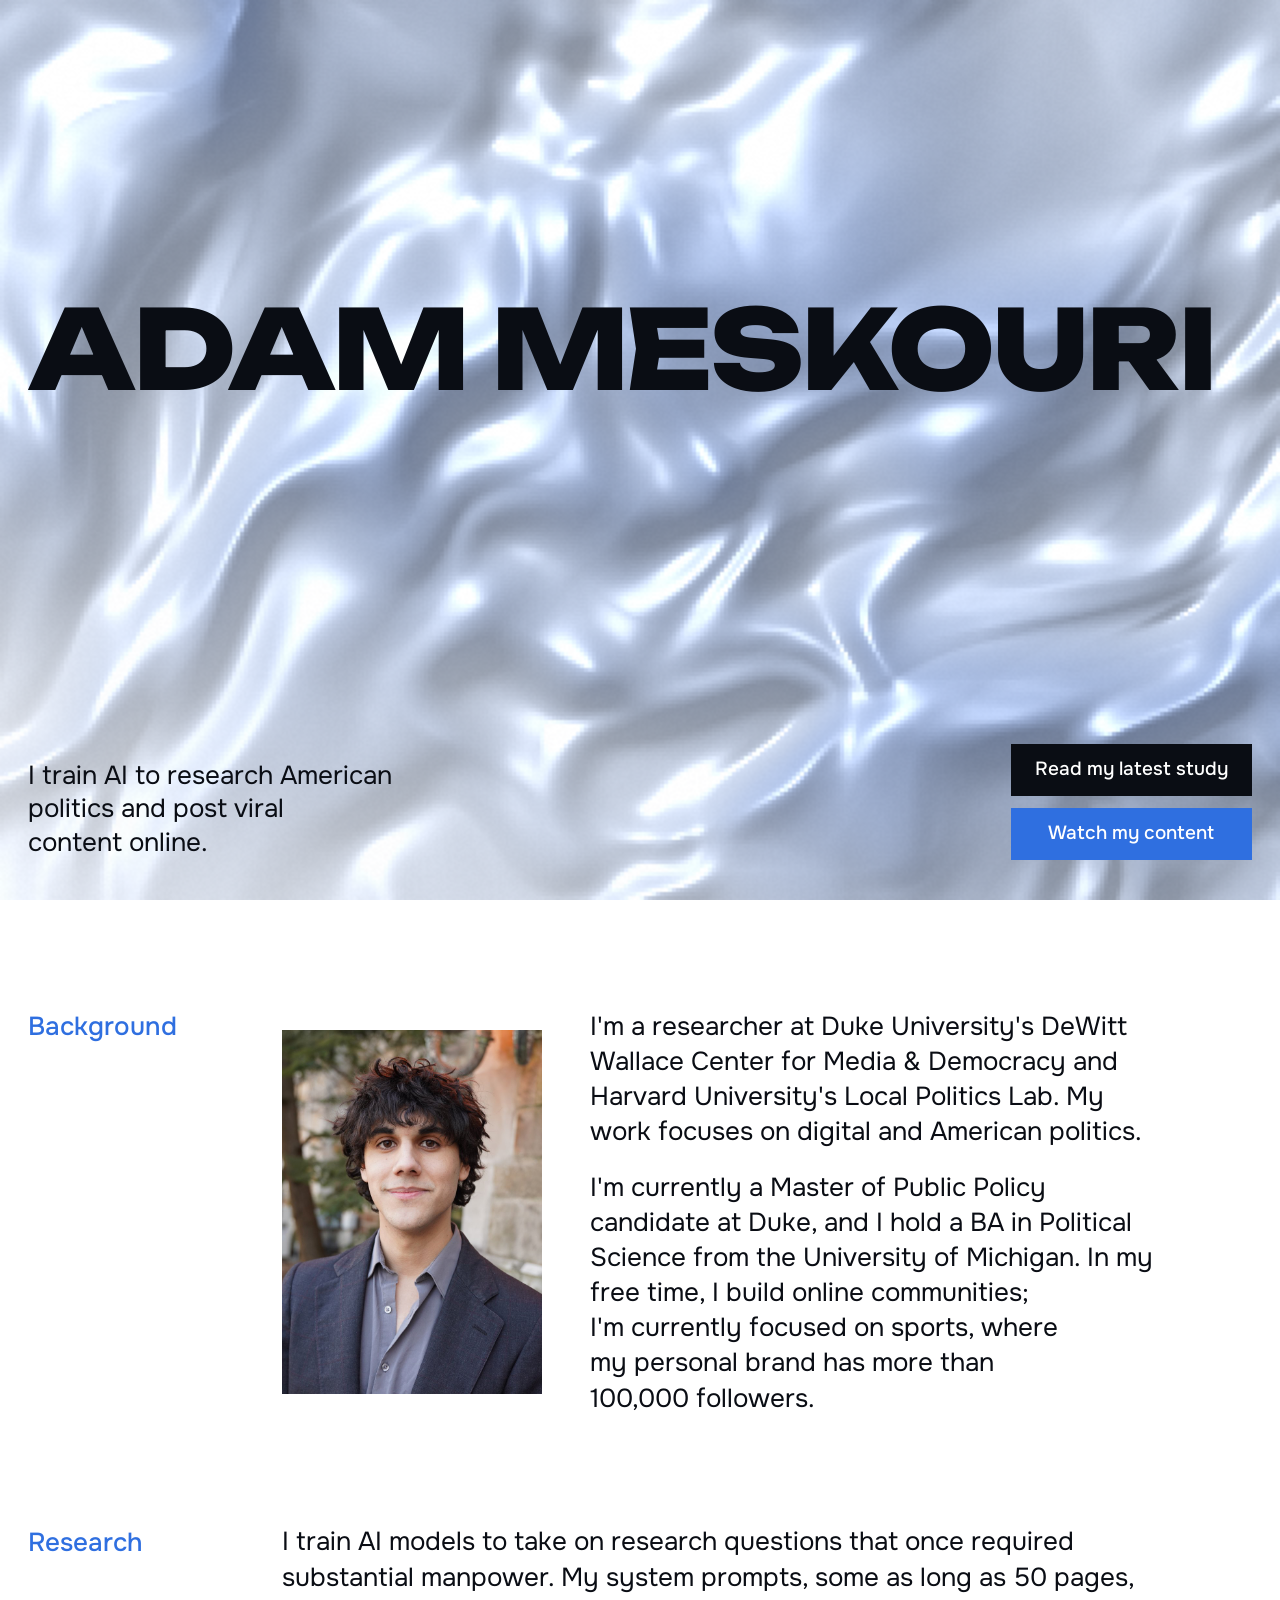
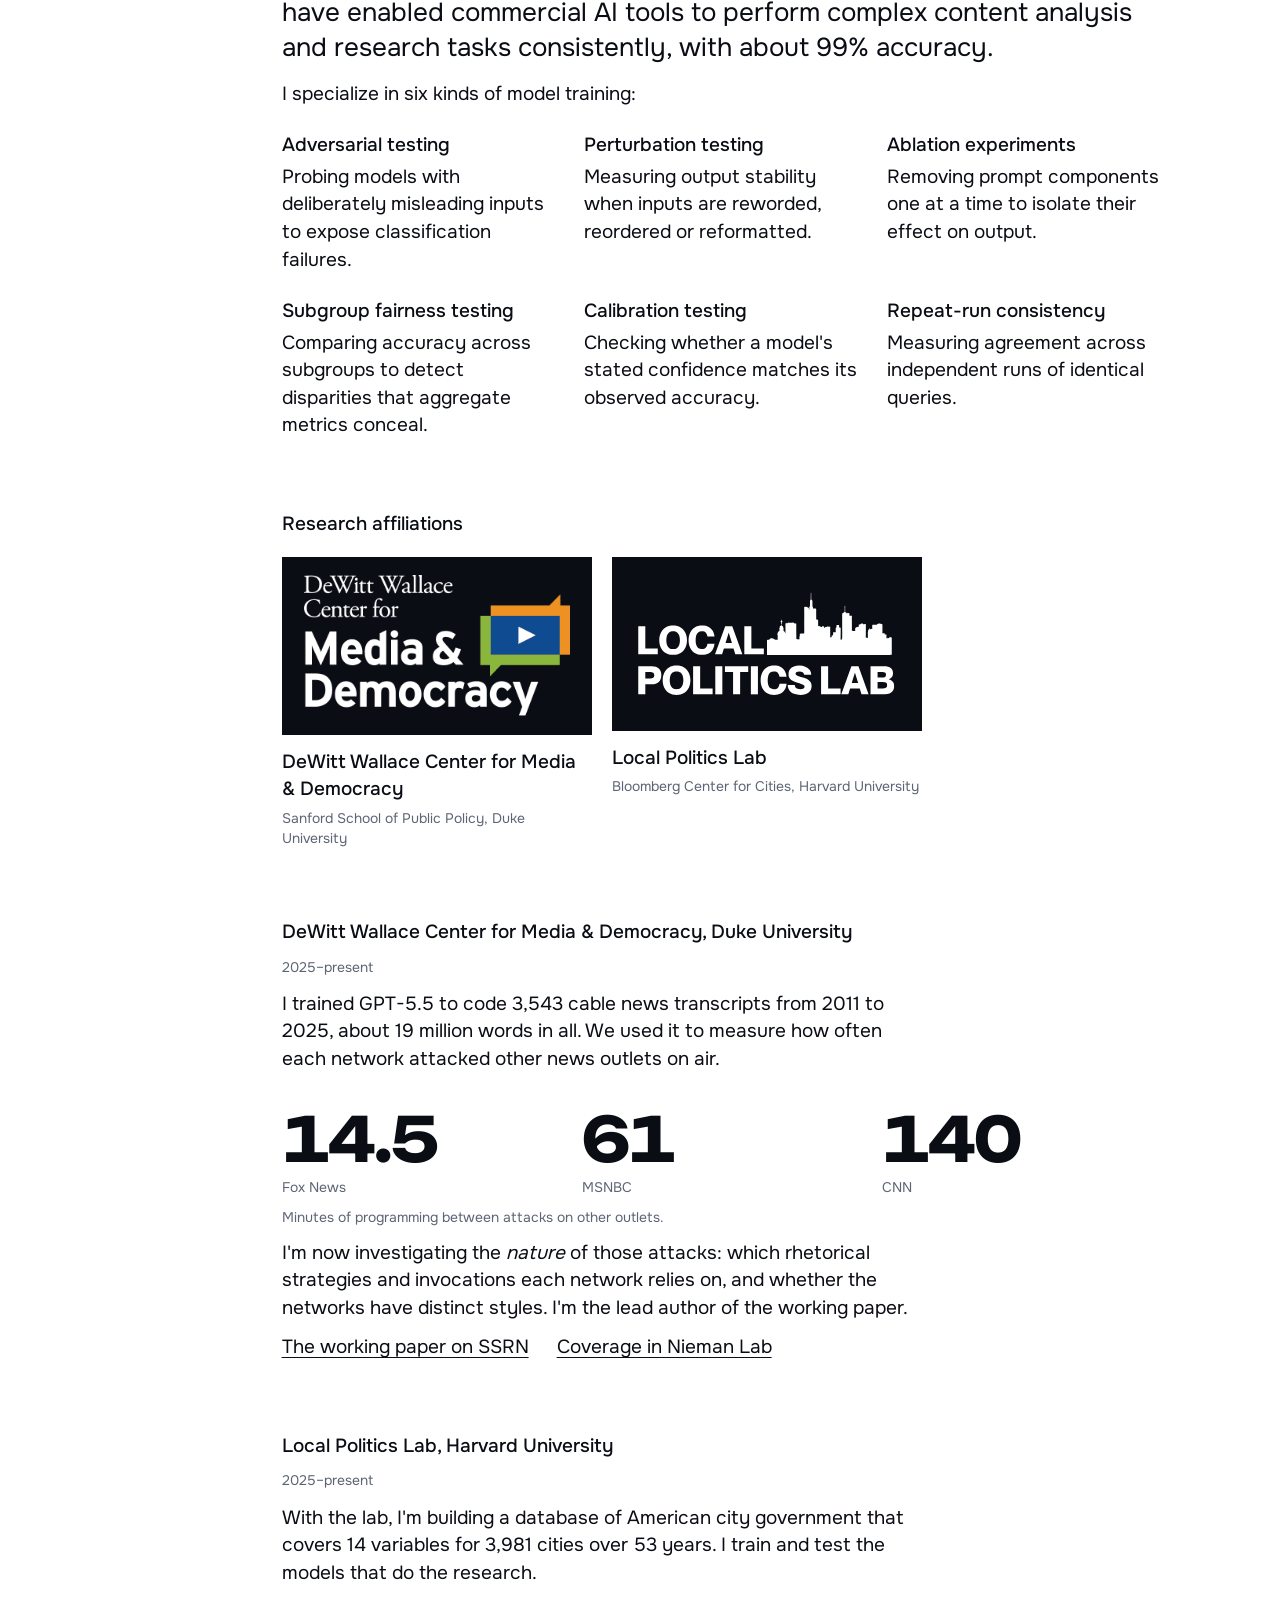
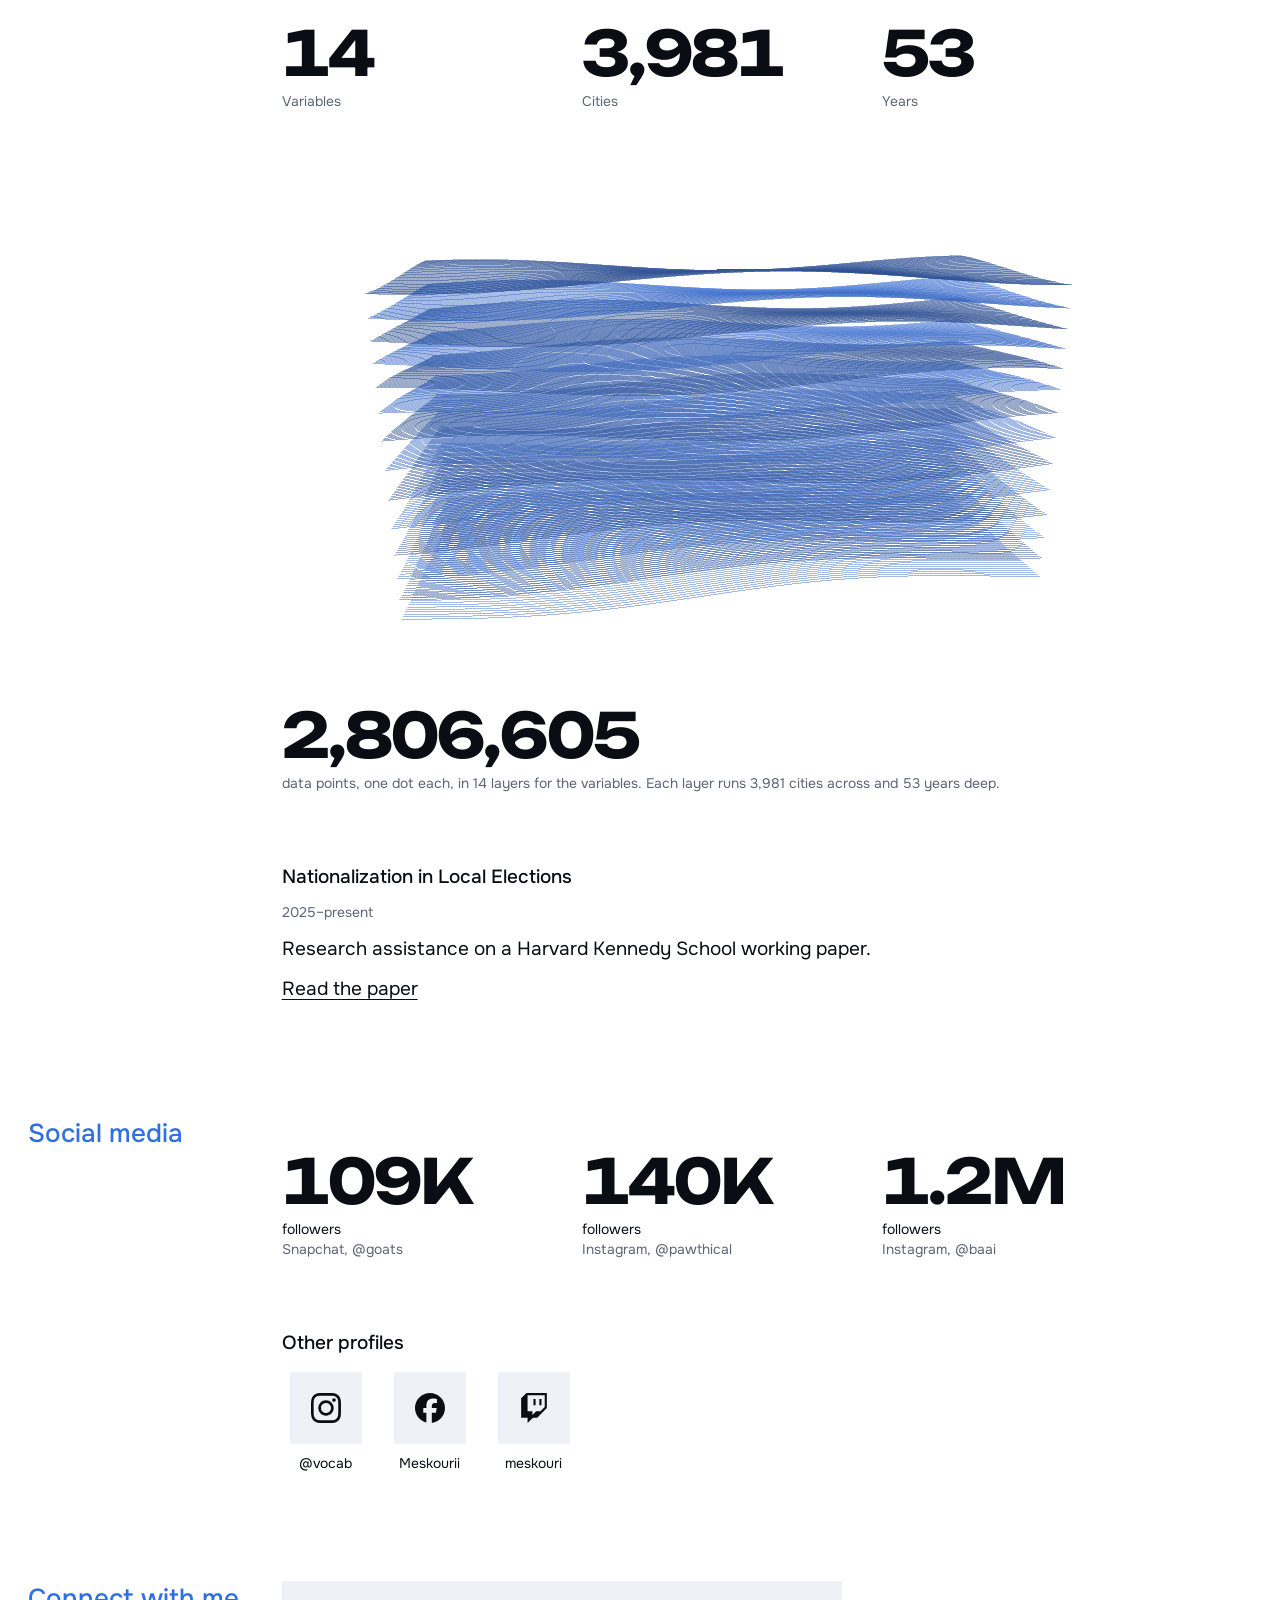
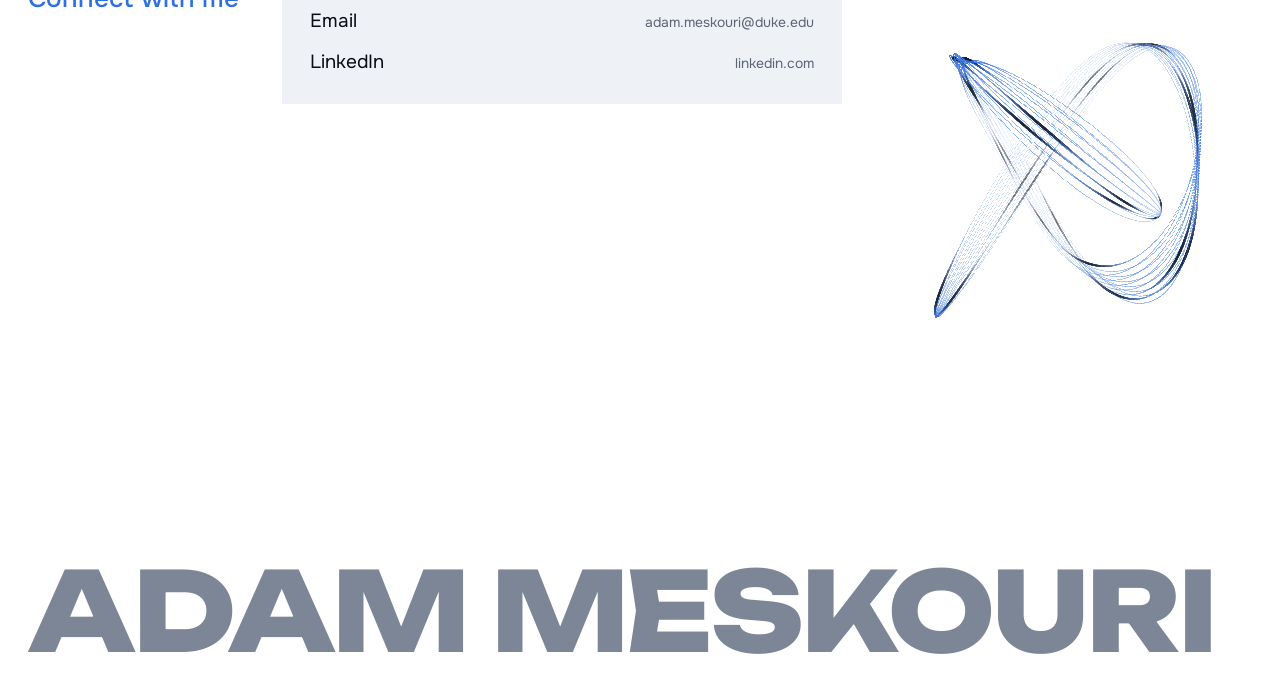
==== index.html @ d2318de1 "Split Background into two paragraphs Research posts and focus first; degrees and the online communit" ====
<!doctype html>
<html lang="en">
<head>
  <meta charset="utf-8">
  <meta name="viewport" content="width=device-width, initial-scale=1">
  <title>Adam Meskouri</title>
  <meta name="description" content="Adam Meskouri researches American politics with AI at Duke and Harvard and runs a Snapchat sports account with more than 100,000 followers.">
  <meta property="og:title" content="Adam Meskouri">
  <meta property="og:description" content="Politics research with AI at Duke and Harvard. Sports on Snapchat, 100K+ followers.">
  <meta property="og:type" content="website">
  <meta name="theme-color" content="#ffffff">
  <script>document.documentElement.classList.add('js')</script>
  <link rel="preconnect" href="https://fonts.googleapis.com">
  <link rel="preconnect" href="https://fonts.gstatic.com" crossorigin>
  <link href="https://fonts.googleapis.com/css2?family=Unbounded:wght@700;800&family=Onest:wght@400;500&display=swap" rel="stylesheet">
  <link rel="stylesheet" href="styles.css?v=20261028t">
</head>
<body>
  <main>
    <header class="hero">
      <canvas class="hero-flow" id="flow" aria-hidden="true"></canvas>
      <h1 class="display lines name">
        <span class="line"><span data-line style="--i:0">Adam Meskouri</span></span>
      </h1>
      <div class="hero-foot">
        <p class="hero-text" data-rise style="--i:2">I train AI to research American politics and post viral content online.</p>
        <div class="actions" data-rise style="--i:3">
          <a class="button" href="https://papers.ssrn.com/sol3/cf_dev/AbsByAuth.cfm?per_id=13324008">Read my latest study</a>
          <a class="button button-ink" href="https://www.snapchat.com/@goats">Watch my content</a>
        </div>
      </div>
    </header>

    <section class="section cv about" aria-labelledby="about-title">
      <h2 class="cv-label" id="about-title">Background</h2>
      <div class="cv-body about-body">
        <img class="portrait" src="assets/headshot.jpg?v=3" width="800" height="1120" alt="Adam Meskouri in a dark blazer and grey shirt, outdoors beside a stone wall" decoding="async" fetchpriority="high">
        <div class="lead about-text" data-reveal>
          <p>I'm a researcher at Duke University's DeWitt Wallace Center for Media &amp; Democracy and Harvard University's Local Politics Lab. My work focuses on digital and American politics.</p>
          <p>I'm currently a Master of Public Policy candidate at Duke, and I hold a BA in Political Science from the University of Michigan. In my free time, I build online communities; I'm currently focused on sports, where my personal brand has more than 100,000 followers.</p>
        </div>
      </div>
    </section>


    <section class="section pro" id="work" aria-label="Work">

      <div class="cv" role="group" aria-labelledby="research-title">
        <h2 class="cv-label" id="research-title" data-reveal>Research</h2>
        <div class="cv-body">
          <div class="entry entry-intro" data-reveal>
            <p class="lead">I train AI models to take on research questions that once required substantial manpower. My system prompts, some as long as 50 pages, have enabled commercial AI tools to perform complex content analysis and research tasks consistently, with about 99% accuracy.</p>
            <p>I specialize in six kinds of model training:</p>
            <ul class="tests stagger">
              <li><span class="test-name">Adversarial testing</span><span class="test-note">Probing models with deliberately misleading inputs to expose classification failures.</span></li>
              <li><span class="test-name">Perturbation testing</span><span class="test-note">Measuring output stability when inputs are reworded, reordered or reformatted.</span></li>
              <li><span class="test-name">Ablation experiments</span><span class="test-note">Removing prompt components one at a time to isolate their effect on output.</span></li>
              <li><span class="test-name">Subgroup fairness testing</span><span class="test-note">Comparing accuracy across subgroups to detect disparities that aggregate metrics conceal.</span></li>
              <li><span class="test-name">Calibration testing</span><span class="test-note">Checking whether a model's stated confidence matches its observed accuracy.</span></li>
              <li><span class="test-name">Repeat-run consistency</span><span class="test-note">Measuring agreement across independent runs of identical queries.</span></li>
            </ul>
          </div>

          <div class="entry" data-reveal>
            <h3 class="entry-title">Research affiliations</h3>
            <ul class="affil-list stagger">
              <li>
                <a class="affil-item" href="https://dewitt.sanford.duke.edu/">
                  <span class="affil-logo"><img src="assets/logos/dewitt-center.png" width="339" height="181" alt="DeWitt Wallace Center for Media &amp; Democracy"></span>
                  <span class="affil-name">DeWitt Wallace Center for Media &amp; Democracy</span>
                  <span class="affil-note">Sanford School of Public Policy, Duke University</span>
                </a>
              </li>
              <li>
                <a class="affil-item" href="https://cities.harvard.edu/initiatives/local-politics-lab">
                  <span class="affil-logo"><img src="assets/logos/local-politics-lab.svg" width="290" height="124" alt="Local Politics Lab"></span>
                  <span class="affil-name">Local Politics Lab</span>
                  <span class="affil-note">Bloomberg Center for Cities, Harvard University</span>
                </a>
              </li>
            </ul>
          </div>

          <article class="entry" data-reveal>
            <h3 class="entry-title">DeWitt Wallace Center for Media &amp; Democracy, Duke University</h3>
            <p class="entry-meta">2025–present</p>
            <p>I trained GPT-5.5 to code 3,543 cable news transcripts from 2011 to 2025, about 19 million words in all. We used it to measure how often each network attacked other news outlets on air.</p>
            <dl class="figs">
              <div><dt>Fox News</dt><dd data-count="14.5" data-decimals="1">14.5</dd></div>
              <div><dt>MSNBC</dt><dd data-count="61">61</dd></div>
              <div><dt>CNN</dt><dd data-count="140">140</dd></div>
            </dl>
            <p class="small muted">Minutes of programming between attacks on other outlets.</p>
            <p>I'm now investigating the <em>nature</em> of those attacks: which rhetorical strategies and invocations each network relies on, and whether the networks have distinct styles. I'm the lead author of the working paper.</p>
            <p class="entry-links">
              <a class="link-plain" href="https://papers.ssrn.com/sol3/cf_dev/AbsByAuth.cfm?per_id=13324008">The working paper on SSRN</a>
              <a class="link-plain" href="https://www.niemanlab.org/2026/10/fox-news-attacks-the-media-roughly-every-15-minutes-our-study-finds-cnn-every-140-minutes/">Coverage in Nieman Lab</a>
            </p>
          </article>

          <article class="entry" data-reveal>
            <h3 class="entry-title">Local Politics Lab, Harvard University</h3>
            <p class="entry-meta">2025–present</p>
            <p>With the lab, I'm building a database of American city government that covers 14 variables for 3,981 cities over 53 years. I train and test the models that do the research.</p>
            <dl class="figs">
              <div><dt>Variables</dt><dd data-count="14">14</dd></div>
              <div><dt>Cities</dt><dd data-count="3981" data-group="1">3,981</dd></div>
              <div><dt>Years</dt><dd data-count="53">53</dd></div>
            </dl>
            <figure class="dataset-fig">
              <canvas class="dataset" id="dataset" aria-hidden="true"></canvas>
              <figcaption><span class="dataset-total" id="dataset-count">2,806,605</span> <span class="small muted" id="dataset-note">data points, one dot each, in 14 layers for the variables. Each layer runs 3,981 cities across and 53 years deep.</span></figcaption>
            </figure>
          </article>

          <article class="entry" data-reveal>
            <h3 class="entry-title">Nationalization in Local Elections</h3>
            <p class="entry-meta">2025–present</p>
            <p>Research assistance on a Harvard Kennedy School working paper.</p>
            <p class="entry-links"><a class="link-plain" href="https://jdbk.scholars.harvard.edu/sites/g/files/omnuum4201/files/2026-07/Nationalization_Paper_260716.pdf">Read the paper</a></p>
          </article>
        </div>
      </div>

      <div class="cv" role="group" aria-labelledby="social-title">
        <h2 class="cv-label" id="social-title" data-reveal>Social media</h2>
        <div class="cv-body">
          <div class="entry" data-reveal>
            <ul class="figs figs-links">
              <li><a href="https://www.snapchat.com/@goats"><span class="fig-num" data-count="109" data-suffix="K">109K</span><span class="fig-unit">followers</span><span class="fig-of">Snapchat, @goats</span></a></li>
              <li><a href="https://www.instagram.com/pawthical/"><span class="fig-num" data-count="140" data-suffix="K">140K</span><span class="fig-unit">followers</span><span class="fig-of">Instagram, @pawthical</span></a></li>
              <li><a href="https://www.instagram.com/baai/"><span class="fig-num" data-count="1.2" data-decimals="1" data-suffix="M">1.2M</span><span class="fig-unit">followers</span><span class="fig-of">Instagram, @baai</span></a></li>
            </ul>
          </div>
          <div class="entry" data-reveal>
            <h3 class="entry-title">Other profiles</h3>
            <ul class="socials stagger">
              <li><a class="social" href="https://instagram.com/vocab" aria-label="Instagram, @vocab (personal)"><span class="social-icon"><svg viewBox="0 0 24 24" aria-hidden="true" focusable="false"><path d="M12 0C8.74 0 8.333.015 7.053.072 5.775.132 4.905.333 4.14.63c-.789.306-1.459.717-2.126 1.384S.935 3.35.63 4.14C.333 4.905.131 5.775.072 7.053.012 8.333 0 8.74 0 12s.015 3.667.072 4.947c.06 1.277.261 2.148.558 2.913.306.788.717 1.459 1.384 2.126.667.666 1.336 1.079 2.126 1.384.766.296 1.636.499 2.913.558C8.333 23.988 8.74 24 12 24s3.667-.015 4.947-.072c1.277-.06 2.148-.262 2.913-.558.788-.306 1.459-.718 2.126-1.384.666-.667 1.079-1.335 1.384-2.126.296-.765.499-1.636.558-2.913.06-1.28.072-1.687.072-4.947s-.015-3.667-.072-4.947c-.06-1.277-.262-2.149-.558-2.913-.306-.789-.718-1.459-1.384-2.126C21.319 1.347 20.651.935 19.86.63c-.765-.297-1.636-.499-2.913-.558C15.667.012 15.26 0 12 0zm0 2.16c3.203 0 3.585.016 4.85.071 1.17.055 1.805.249 2.227.415.562.217.96.477 1.382.896.419.42.679.819.896 1.381.164.422.36 1.057.413 2.227.057 1.266.07 1.646.07 4.85s-.015 3.585-.074 4.85c-.061 1.17-.256 1.805-.421 2.227-.224.562-.479.96-.899 1.382-.419.419-.824.679-1.38.896-.42.164-1.065.36-2.235.413-1.274.057-1.649.07-4.859.07-3.211 0-3.586-.015-4.859-.074-1.171-.061-1.816-.256-2.236-.421-.569-.224-.96-.479-1.379-.899-.421-.419-.69-.824-.9-1.38-.165-.42-.359-1.065-.42-2.235-.045-1.26-.061-1.649-.061-4.844 0-3.196.016-3.586.061-4.861.061-1.17.255-1.814.42-2.234.21-.57.479-.96.9-1.381.419-.419.81-.689 1.379-.898.42-.166 1.051-.361 2.221-.421 1.275-.045 1.65-.06 4.859-.06l.045.03zm0 3.678c-3.405 0-6.162 2.76-6.162 6.162 0 3.405 2.76 6.162 6.162 6.162 3.405 0 6.162-2.76 6.162-6.162 0-3.405-2.76-6.162-6.162-6.162zM12 16c-2.21 0-4-1.79-4-4s1.79-4 4-4 4 1.79 4 4-1.79 4-4 4zm7.846-10.405c0 .795-.646 1.44-1.44 1.44-.795 0-1.44-.646-1.44-1.44 0-.794.646-1.439 1.44-1.439.793-.001 1.44.645 1.44 1.439z"/></svg></span><span class="social-name">@vocab</span></a></li>
              <li><a class="social" href="https://www.facebook.com/Meskourii/" aria-label="Facebook (verified page, 10K)"><span class="social-icon"><svg viewBox="0 0 24 24" aria-hidden="true" focusable="false"><path d="M9.101 23.691v-7.98H6.627v-3.667h2.474v-1.58c0-4.085 1.848-5.978 5.858-5.978.401 0 .955.042 1.468.103a8.68 8.68 0 0 1 1.141.195v3.325a8.623 8.623 0 0 0-.653-.036 26.805 26.805 0 0 0-.733-.009c-.707 0-1.259.096-1.675.309a1.686 1.686 0 0 0-.679.622c-.258.42-.374.995-.374 1.752v1.297h3.919l-.386 2.103-.287 1.564h-3.246v8.245C19.396 23.238 24 18.179 24 12.044c0-6.627-5.373-12-12-12s-12 5.373-12 12c0 5.628 3.874 10.35 9.101 11.647Z"/></svg></span><span class="social-name">Meskourii</span></a></li>
              <li><a class="social" href="https://www.twitch.tv/meskouri" aria-label="Twitch"><span class="social-icon"><svg viewBox="0 0 24 24" aria-hidden="true" focusable="false"><path d="M11.571 4.714h1.715v5.143H11.57zm4.715 0H18v5.143h-1.714zM6 0L1.714 4.286v15.428h5.143V24l4.286-4.286h3.428L22.286 12V0zm14.571 11.143l-3.428 3.428h-3.429l-3 3v-3H6.857V1.714h13.714Z"/></svg></span><span class="social-name">meskouri</span></a></li>
            </ul>
          </div>
        </div>
      </div>
    </section>

    <section class="section cv find" id="contact" aria-labelledby="find-title">
      <h2 class="cv-label" id="find-title" data-reveal>Connect with me</h2>
      <div class="cv-body find-body">
        <ul class="pairs panel stagger" data-reveal>
          <li><a href="mailto:adam.meskouri@duke.edu"><span>Email</span><span class="val">adam.meskouri@duke.edu</span></a></li>
          <li><a href="https://www.linkedin.com/in/adam-meskouri-2b2923196/"><span>LinkedIn</span><span class="val">linkedin.com</span></a></li>
        </ul>
        <canvas class="knot" id="knot" aria-hidden="true"></canvas>
      </div>
    </section>
  </main>

  <footer class="foot">
    <p class="foot-mark" aria-hidden="true">Adam Meskouri</p>
  </footer>

  <script src="main.js?v=20261028s" defer></script>
</body>
</html>
---- styles.css ----
/* Adam Meskouri — direction: type and nothing else (tasteskill v2, seed 957917456; type redrawn to
   Unbounded / Onest at Adam's request for a more distinctive face), on a white page
   with near-black ink and one cobalt accent. The name opens on a live white flow field; the page then
   reads like a CV: section labels in the margin, entries on one column edge. */

:root {
  --bg: #ffffff;
  --surface: #eef1f6;
  --ink: #0a0d14;
  --muted: #5d6575;
  --accent: #2f6fe0;
  --accent-strong: #2559b8;
  --accent-ink: #ffffff;
  --night: #0a0d14;
  --paper: #ffffff;
  --paper-ink: #0a0d14;

  --font: "Onest", system-ui, sans-serif;
  --font-display: "Unbounded", system-ui, sans-serif;

  --step-small: clamp(0.8125rem, 0.79rem + 0.1vw, 0.875rem);
  --step-body: clamp(1.0625rem, 1rem + 0.25vw, 1.1875rem);
  --step-lead: clamp(1.25rem, 1.1rem + 0.7vw, 1.625rem);
  --step-head: clamp(2rem, 1.3rem + 3.2vw, 4rem);
  --step-display: clamp(3rem, 8.6vw, 10rem);

  --margin: clamp(20px, 2.2vw, 32px);
  --col-x: var(--margin);
  --col-max: 560px;
  --work-max: 880px;
  --section: clamp(96px, 8.5vw, 132px);
  --radius: 0px;

  --ease-out: cubic-bezier(0.22, 1, 0.36, 1);
  --ease-in-out: cubic-bezier(0.76, 0, 0.24, 1);
  --ease-soft: cubic-bezier(0.33, 1, 0.68, 1);
  --t-press: 140ms;
  --t-hover: 180ms;
  --t-ui: 240ms;
  --t-reveal: 800ms;
  color-scheme: light;
}
@media (max-width: 899px) { :root { --step-display: 11.5vw; } }
@media (min-width: 768px) { :root { --col-x: 12vw; } }
@media (min-width: 1100px) { :root { --col-x: 22vw; } }

/* ---------- reset ---------- */
*, *::before, *::after { box-sizing: border-box; }
html { -webkit-text-size-adjust: 100%; text-size-adjust: 100%; overflow-x: clip; background: var(--bg); }
body { margin: 0; overflow-x: clip; background: var(--bg); color: var(--ink); font-family: var(--font); font-size: var(--step-body); line-height: 1.45; font-kerning: normal; -webkit-font-smoothing: antialiased; text-rendering: optimizeLegibility; }
h1, h2, h3, h4, p, figure, ul, dl, dd { margin: 0; }
ul { padding: 0; list-style: none; }
img { display: block; max-width: 100%; height: auto; }
a { color: inherit; }
::selection { background: var(--accent); color: var(--accent-ink); }
:focus-visible { outline: 2px solid var(--accent); outline-offset: 3px; }
h1, h2, h3, h4 { font-weight: 500; text-wrap: balance; }
p { text-wrap: pretty; }

.small { font-size: var(--step-small); line-height: 1.45; }
.muted { color: var(--muted); }
.lead { font-size: var(--step-lead); line-height: 1.35; }
.display { font-family: var(--font-display); font-size: var(--step-display); font-weight: 800; line-height: 0.95; letter-spacing: -0.03em; text-transform: uppercase; }

/* ---------- the column ---------- */
.col { margin-left: var(--col-x); margin-right: var(--margin); max-width: var(--col-max); }
.section { padding-top: var(--section); }
.sect { font-size: var(--step-lead); line-height: 1.2; letter-spacing: -0.01em; margin-bottom: 32px; }

/* ---------- controls ---------- */
.button { display: inline-flex; align-items: center; justify-content: center; min-height: 52px; padding: 0 24px; background: var(--accent); color: var(--accent-ink); border-radius: var(--radius); font-weight: 500; text-decoration: none; white-space: nowrap; transition: transform var(--t-press) var(--ease-out), background-color var(--t-hover) ease, color var(--t-hover) ease; }
.button:active { transform: scale(0.97); }
.button-ink { background: var(--ink); color: var(--bg); }
.link-plain { text-decoration: underline; text-underline-offset: 0.22em; text-decoration-thickness: 0.07em; transition: text-decoration-color var(--t-hover) ease, color var(--t-hover) ease; }
@media (hover: hover) and (pointer: fine) {
  .button:hover { background-color: var(--accent-strong); }
  .button-ink:hover { background-color: #2a303c; }
  .link-plain:hover { text-decoration-color: var(--accent); }
}

/* ---------- hero: black name on the white flow ---------- */
.hero { position: relative; isolation: isolate; min-height: 100svh; display: flex; flex-direction: column; padding: 33svh var(--margin) 40px; overflow: hidden; background: var(--paper); color: var(--paper-ink); }
.hero-flow { position: absolute; inset: 0; z-index: -1; width: 100%; height: 100%; display: block; background: var(--paper); opacity: 0; transition: opacity 1400ms ease; }
.hero-flow.is-live { opacity: 1; }
.name { white-space: nowrap; }
.hero-foot { display: flex; flex-wrap: wrap; justify-content: space-between; align-items: flex-end; gap: 32px 48px; margin-top: auto; padding-top: 48px; }
.hero-text { font-size: var(--step-lead); line-height: 1.3; max-width: 26ch; }
.actions { display: grid; grid-auto-columns: minmax(240px, max-content); gap: 12px; }
.hero .button { background: var(--paper-ink); color: var(--paper); }
.hero .button-ink { background: var(--accent); color: var(--accent-ink); }
.hero ::selection { background: var(--paper-ink); color: var(--paper); }
@media (hover: hover) and (pointer: fine) {
  .hero .button:hover { background-color: #2a303c; }
  .hero .button-ink:hover { background-color: var(--accent-strong); }
}
@media (max-width: 899px) {
  .name { white-space: normal; }
  .hero { padding-top: 29svh; }
}

/* ---------- background: the headshot beside two sentences ---------- */
.about-body { display: grid; grid-template-columns: minmax(0, 260px) minmax(0, 1fr); gap: 32px 48px; align-items: center; max-width: 960px; }
.portrait { display: block; width: 100%; height: auto; aspect-ratio: 5 / 7; object-fit: cover; background: var(--surface); }
.about-text { max-width: 30em; }
.about-text p + p { margin-top: 0.8em; }
@media (max-width: 699px) { .about-body { grid-template-columns: minmax(0, 1fr); } .portrait { max-width: 280px; } }

/* ---------- work: two lines of introduction, then CV blocks with the label in the margin ---------- */

.pro .cv + .cv { margin-top: 112px; }
.cv-label { margin: 0 var(--margin) 28px var(--col-x); font-size: var(--step-lead); line-height: 1.2; color: var(--accent); }
.cv-body { margin-left: var(--col-x); margin-right: var(--margin); max-width: var(--col-max); }
@media (min-width: 1100px) {
  .cv { display: grid; grid-template-columns: var(--col-x) minmax(0, var(--work-max)); align-items: start; }
  .cv-label { position: sticky; top: 32px; margin: 0; padding: 0.1em 24px 0 var(--margin); }
  .cv-body { margin: 0; max-width: none; }
}
.entry + .entry { margin-top: 72px; }
.entry > p, .entry-title, .entry-meta { max-width: 34em; }
.entry-intro .lead + p { margin-top: 16px; }
.entry-title { font-size: var(--step-body); font-weight: 500; line-height: 1.3; }
.entry-meta { margin: 2px 0 14px; font-size: var(--step-small); color: var(--muted); }
.entry-title + p { margin-top: 12px; }
.entry > p + p { margin-top: 12px; }
.entry-links { display: flex; flex-wrap: wrap; gap: 10px 28px; margin-top: 20px; }
/* the Harvard dataset: every data point as one dot, with the running count beneath. The volume sits on the
   page itself; the flat fallback keeps its pale ground. */
.dataset-fig { margin-top: 28px; }
.dataset { display: block; width: 100%; height: auto; aspect-ratio: 2400 / 1170; background: var(--surface); }
.dataset.is-depth { aspect-ratio: 16 / 10; background: var(--bg); }
.dataset-fig figcaption { display: flex; flex-wrap: wrap; align-items: baseline; gap: 6px 14px; margin-top: 16px; }
.dataset-total { font-family: var(--font-display); font-size: var(--step-head); font-weight: 700; line-height: 1; letter-spacing: -0.03em; font-variant-numeric: tabular-nums; }

/* figures: the number large, its label under it */
.figs { display: grid; grid-template-columns: repeat(3, minmax(0, 1fr)); gap: 20px; margin: 36px 0 10px; }
.figs > div { display: flex; flex-direction: column-reverse; justify-content: flex-end; }
.figs dt { margin-top: 6px; font-size: var(--step-small); color: var(--muted); }
.fig-unit { display: block; color: var(--ink); }
.fig-of { display: block; }
/* figures that are links: number, then "followers", then the account */
.figs-links a { display: flex; flex-direction: column; color: var(--ink); text-decoration: none; }
.fig-num { font-family: var(--font-display); font-size: var(--step-head); font-weight: 700; line-height: 1; letter-spacing: -0.03em; font-variant-numeric: tabular-nums; transition: color var(--t-hover) ease; }
.figs-links .fig-unit { margin-top: 6px; font-size: var(--step-small); }
.figs-links .fig-of { font-size: var(--step-small); color: var(--muted); text-decoration: underline; text-decoration-color: transparent; text-underline-offset: 0.22em; transition: text-decoration-color var(--t-hover) ease; }
@media (hover: hover) and (pointer: fine) {
  .figs-links a:hover .fig-num { color: var(--accent); }
  .figs-links a:hover .fig-of { text-decoration-color: currentColor; }
}
.figs dd { font-family: var(--font-display); font-size: var(--step-head); font-weight: 700; line-height: 1; letter-spacing: -0.03em; font-variant-numeric: tabular-nums; }

/* the six tests: two to a row, three on wide screens */
.tests { display: grid; grid-template-columns: repeat(2, minmax(0, 1fr)); gap: 24px 28px; margin-top: 24px; }
.test-name { display: block; font-weight: 500; }
.test-note { display: block; margin-top: 4px; }
@media (min-width: 1100px) { .tests { grid-template-columns: repeat(3, minmax(0, 1fr)); } }
@media (max-width: 560px) { .tests { grid-template-columns: minmax(0, 1fr); } }

/* affiliations: two logos, a line each */
.affil-list { display: grid; grid-template-columns: repeat(2, minmax(0, 1fr)); gap: 24px 20px; max-width: 640px; margin-top: 20px; }
.affil-item { display: block; text-decoration: none; }
.affil-logo { display: grid; place-items: center; aspect-ratio: 16 / 9; padding: 18px 22px; background: var(--night); transition: background-color var(--t-hover) ease; }
.affil-logo img { width: auto; height: auto; max-width: 100%; max-height: 100%; }
.affil-name { display: block; margin-top: 14px; font-weight: 500; text-decoration: underline; text-decoration-color: transparent; text-underline-offset: 0.22em; text-decoration-thickness: 0.07em; transition: text-decoration-color var(--t-hover) ease; }
.affil-note { display: block; margin-top: 4px; font-size: var(--step-small); color: var(--muted); }
@media (hover: hover) and (pointer: fine) {
  .affil-item:hover .affil-name { text-decoration-color: currentColor; }
  .affil-item:hover .affil-logo { background-color: #1d2433; }
}
@media (max-width: 560px) { .affil-list { grid-template-columns: minmax(0, 1fr); } }

/* ---------- accounts: one icon per account, each a link ---------- */
.socials { display: flex; flex-wrap: wrap; gap: 20px 16px; margin-top: 16px; }
.social { display: flex; flex-direction: column; align-items: center; gap: 10px; width: 88px; color: var(--ink); text-decoration: none; }
.social-icon { display: grid; place-items: center; width: 72px; height: 72px; background: var(--surface); transition: background-color var(--t-hover) ease, color var(--t-hover) ease, transform var(--t-press) var(--ease-out); }
.social:active .social-icon { transform: scale(0.94); }
.social-icon svg { width: 30px; height: 30px; fill: currentColor; }
.social-name { font-size: var(--step-small); line-height: 1.3; text-align: center; overflow-wrap: anywhere; }
@media (hover: hover) and (pointer: fine) {
  .social:hover .social-icon { background-color: var(--accent); color: var(--accent-ink); }
}

/* ---------- two-ended rows: contact ---------- */
.pairs { margin-top: 12px; max-width: var(--col-max); }
.pairs a { display: flex; justify-content: space-between; align-items: baseline; gap: 16px; min-height: 38px; padding-block: 7px; text-decoration: none; transition: color var(--t-hover) ease; }
.pairs small { display: block; font-size: var(--step-small); color: var(--muted); }
.pairs .val { font-size: var(--step-small); color: var(--muted); font-variant-numeric: tabular-nums; white-space: nowrap; }
@media (hover: hover) and (pointer: fine) {
  .pairs:hover a:not(:hover) { color: var(--muted); }
}
@media (max-width: 699px) { .pairs a { min-height: 44px; } }
.panel { max-width: var(--col-max); margin-top: 0; padding: 20px 28px; background: var(--surface); }

/* contact: the two rows, and the knot of threads out to the right edge */
.find .cv-body { max-width: none; }
.find-body { display: grid; grid-template-columns: minmax(0, 560px) minmax(0, 1fr); gap: 32px 48px; align-items: start; }
.knot { display: block; justify-self: end; width: 100%; max-width: 400px; height: auto; aspect-ratio: 1; background: var(--bg); }
@media (min-width: 1100px) {
  .find { grid-template-columns: var(--col-x) minmax(0, 1fr); }
  .find .cv-body { margin-right: var(--margin); }
}
@media (max-width: 899px) {
  .find-body { grid-template-columns: minmax(0, 1fr); }
  .knot { justify-self: center; max-width: 320px; }
}

/* ---------- footer: the name returns at full width ---------- */
.foot { margin-top: 24svh; padding: 0 var(--margin); }
.foot-mark { font-family: var(--font-display); padding-bottom: 0.06em; font-size: var(--step-display); font-weight: 800; line-height: 0.95; letter-spacing: -0.03em; text-transform: uppercase; white-space: nowrap; color: #7d8696; }
@media (max-width: 899px) { .foot-mark { white-space: normal; } }
@media (max-width: 699px) { .foot { margin-top: 18svh; } }

/* ---------- motion (content stays visible without JavaScript or with reduced motion) ---------- */
.lines .line { display: block; overflow: hidden; padding-bottom: 0.08em; margin-bottom: -0.08em; }
.lines [data-line] { display: block; }
@media (prefers-reduced-motion: no-preference) {
  .js .lines [data-line] { transform: translateY(105%); animation: line-up 1100ms var(--ease-out) forwards; animation-delay: calc(var(--i, 0) * 120ms + 150ms); }
  .js [data-rise] { opacity: 0; transform: translateY(18px); animation: rise var(--t-reveal) var(--ease-out) forwards; animation-delay: calc(var(--i, 0) * 110ms + 300ms); }

  .js [data-reveal] { opacity: 0; transform: translateY(24px); transition: opacity 700ms var(--ease-out), transform 900ms var(--ease-out); transition-delay: calc(var(--i, 0) * 90ms); }
  .js [data-reveal].is-in { opacity: 1; transform: none; }

  /* lists arrive item by item once their block is in */
  .js .stagger > * { opacity: 0; transform: translateY(12px); transition: opacity 450ms var(--ease-out), transform 600ms var(--ease-out); transition-delay: calc(var(--r, 0) * 45ms + 120ms); }
  .js .is-in .stagger > *, .js .stagger.is-in > * { opacity: 1; transform: none; }
  .js .stagger[data-reveal] { opacity: 1; transform: none; }

  /* the name lifts a little as the opening scrolls away */
  @supports (animation-timeline: view()) {
    .name { animation: name-drift linear both; animation-timeline: scroll(); animation-range: 0 100svh; }
  }
}
@keyframes line-up { to { transform: none; } }
@keyframes rise { to { opacity: 1; transform: none; } }
@keyframes name-drift { from { transform: none; } to { transform: translateY(-6%); } }
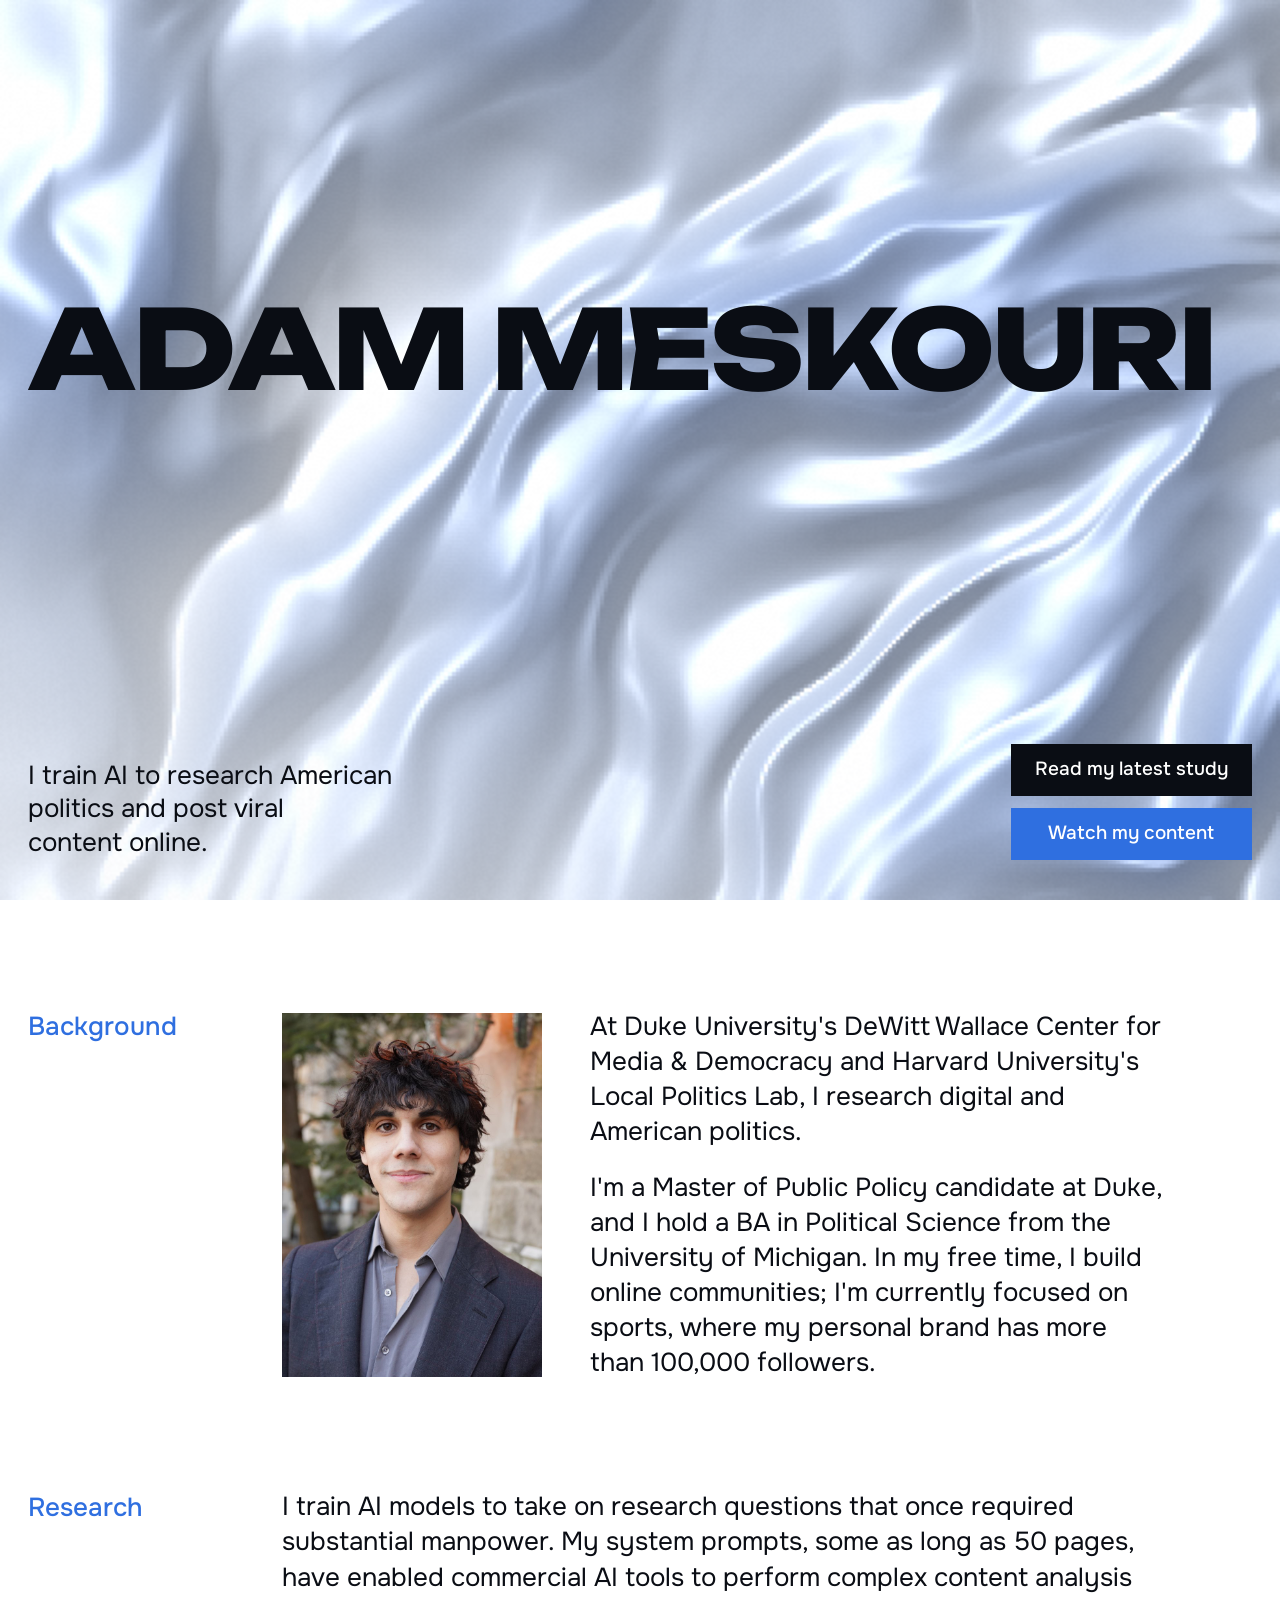
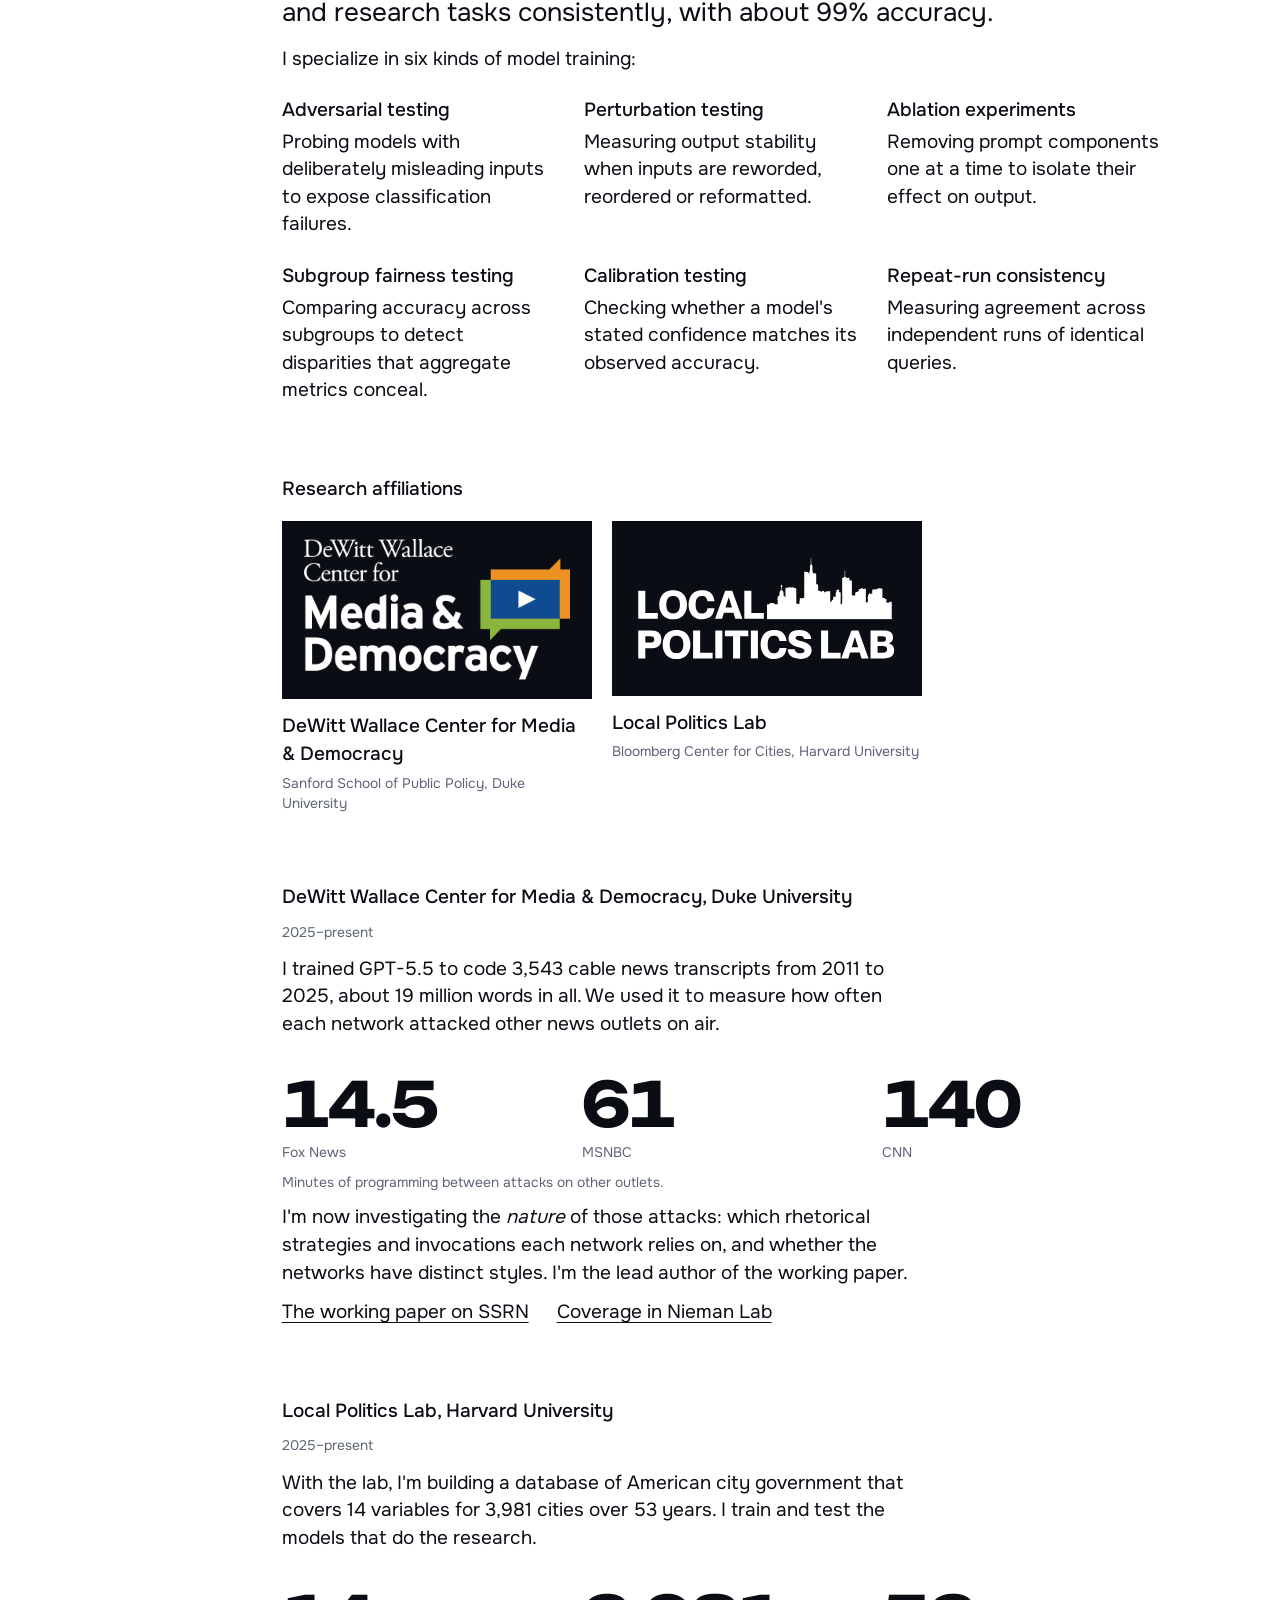
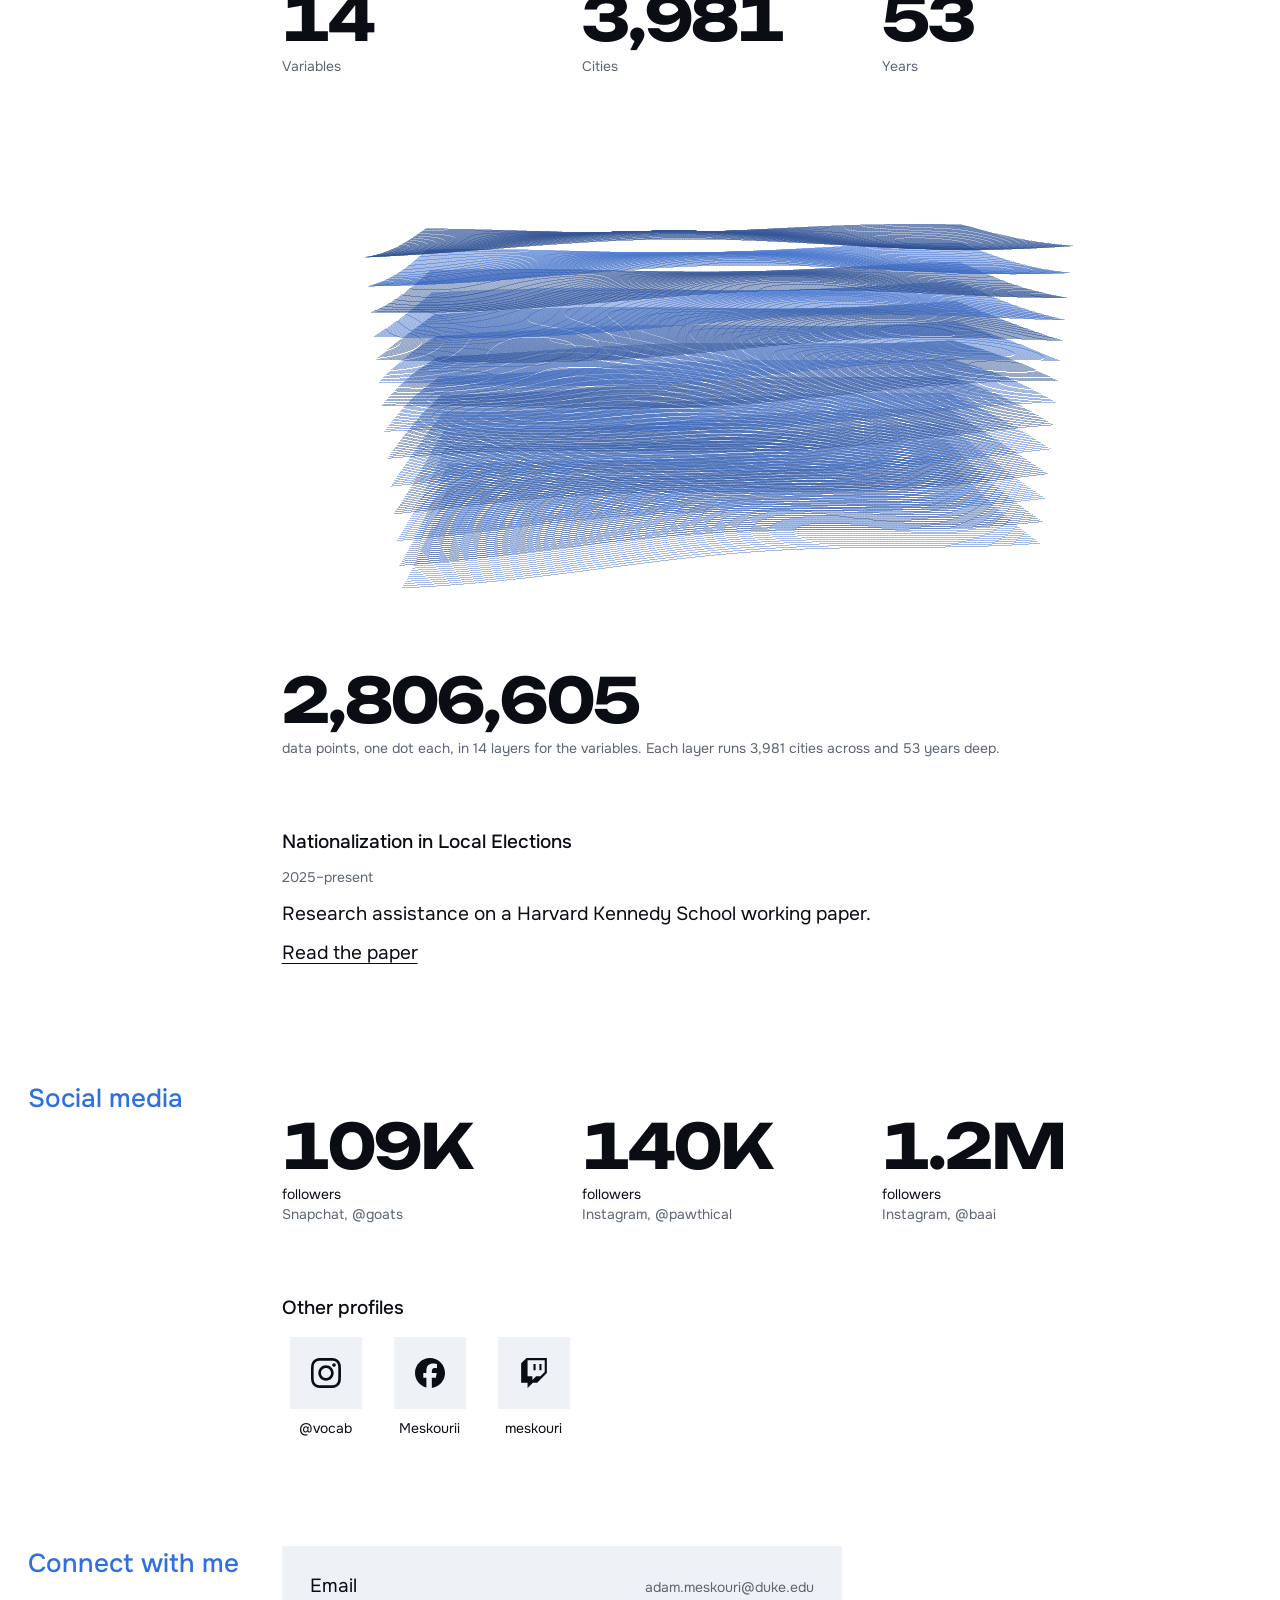
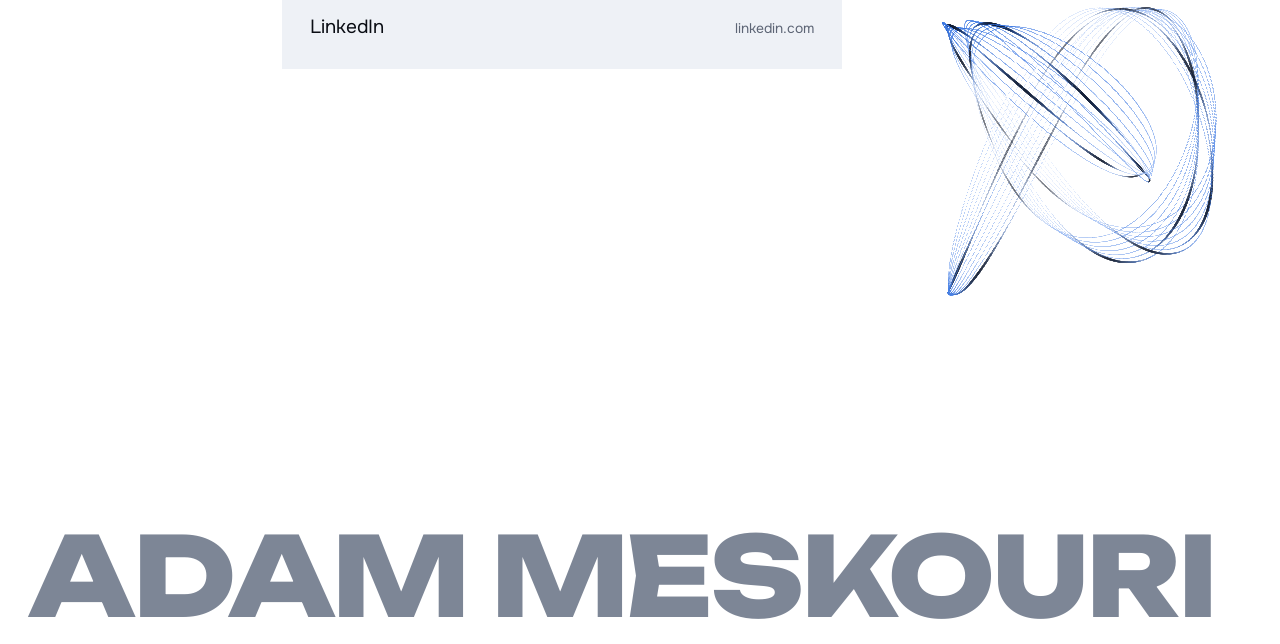
==== commit 83168e57: "Lead Background with the places; start the dataset scan at once The first Background paragraph now o" ====
--- a/index.html
+++ b/index.html
@@ -13,7 +13,7 @@
   <link rel="preconnect" href="https://fonts.googleapis.com">
   <link rel="preconnect" href="https://fonts.gstatic.com" crossorigin>
   <link href="https://fonts.googleapis.com/css2?family=Unbounded:wght@700;800&family=Onest:wght@400;500&display=swap" rel="stylesheet">
-  <link rel="stylesheet" href="styles.css?v=20261028t">
+  <link rel="stylesheet" href="styles.css?v=20261028u">
 </head>
 <body>
   <main>
@@ -36,8 +36,8 @@
       <div class="cv-body about-body">
         <img class="portrait" src="assets/headshot.jpg?v=3" width="800" height="1120" alt="Adam Meskouri in a dark blazer and grey shirt, outdoors beside a stone wall" decoding="async" fetchpriority="high">
         <div class="lead about-text" data-reveal>
-          <p>I'm a researcher at Duke University's DeWitt Wallace Center for Media &amp; Democracy and Harvard University's Local Politics Lab. My work focuses on digital and American politics.</p>
-          <p>I'm currently a Master of Public Policy candidate at Duke, and I hold a BA in Political Science from the University of Michigan. In my free time, I build online communities; I'm currently focused on sports, where my personal brand has more than 100,000 followers.</p>
+          <p>At Duke University's DeWitt Wallace Center for Media &amp; Democracy and Harvard University's Local Politics Lab, I research digital and American politics.</p>
+          <p>I'm a Master of Public Policy candidate at Duke, and I hold a BA in Political Science from the University of Michigan. In my free time, I build online communities; I'm currently focused on sports, where my personal brand has more than 100,000 followers.</p>
         </div>
       </div>
     </section>
@@ -160,6 +160,6 @@
     <p class="foot-mark" aria-hidden="true">Adam Meskouri</p>
   </footer>
 
-  <script src="main.js?v=20261028s" defer></script>
+  <script src="main.js?v=20261028u" defer></script>
 </body>
 </html>
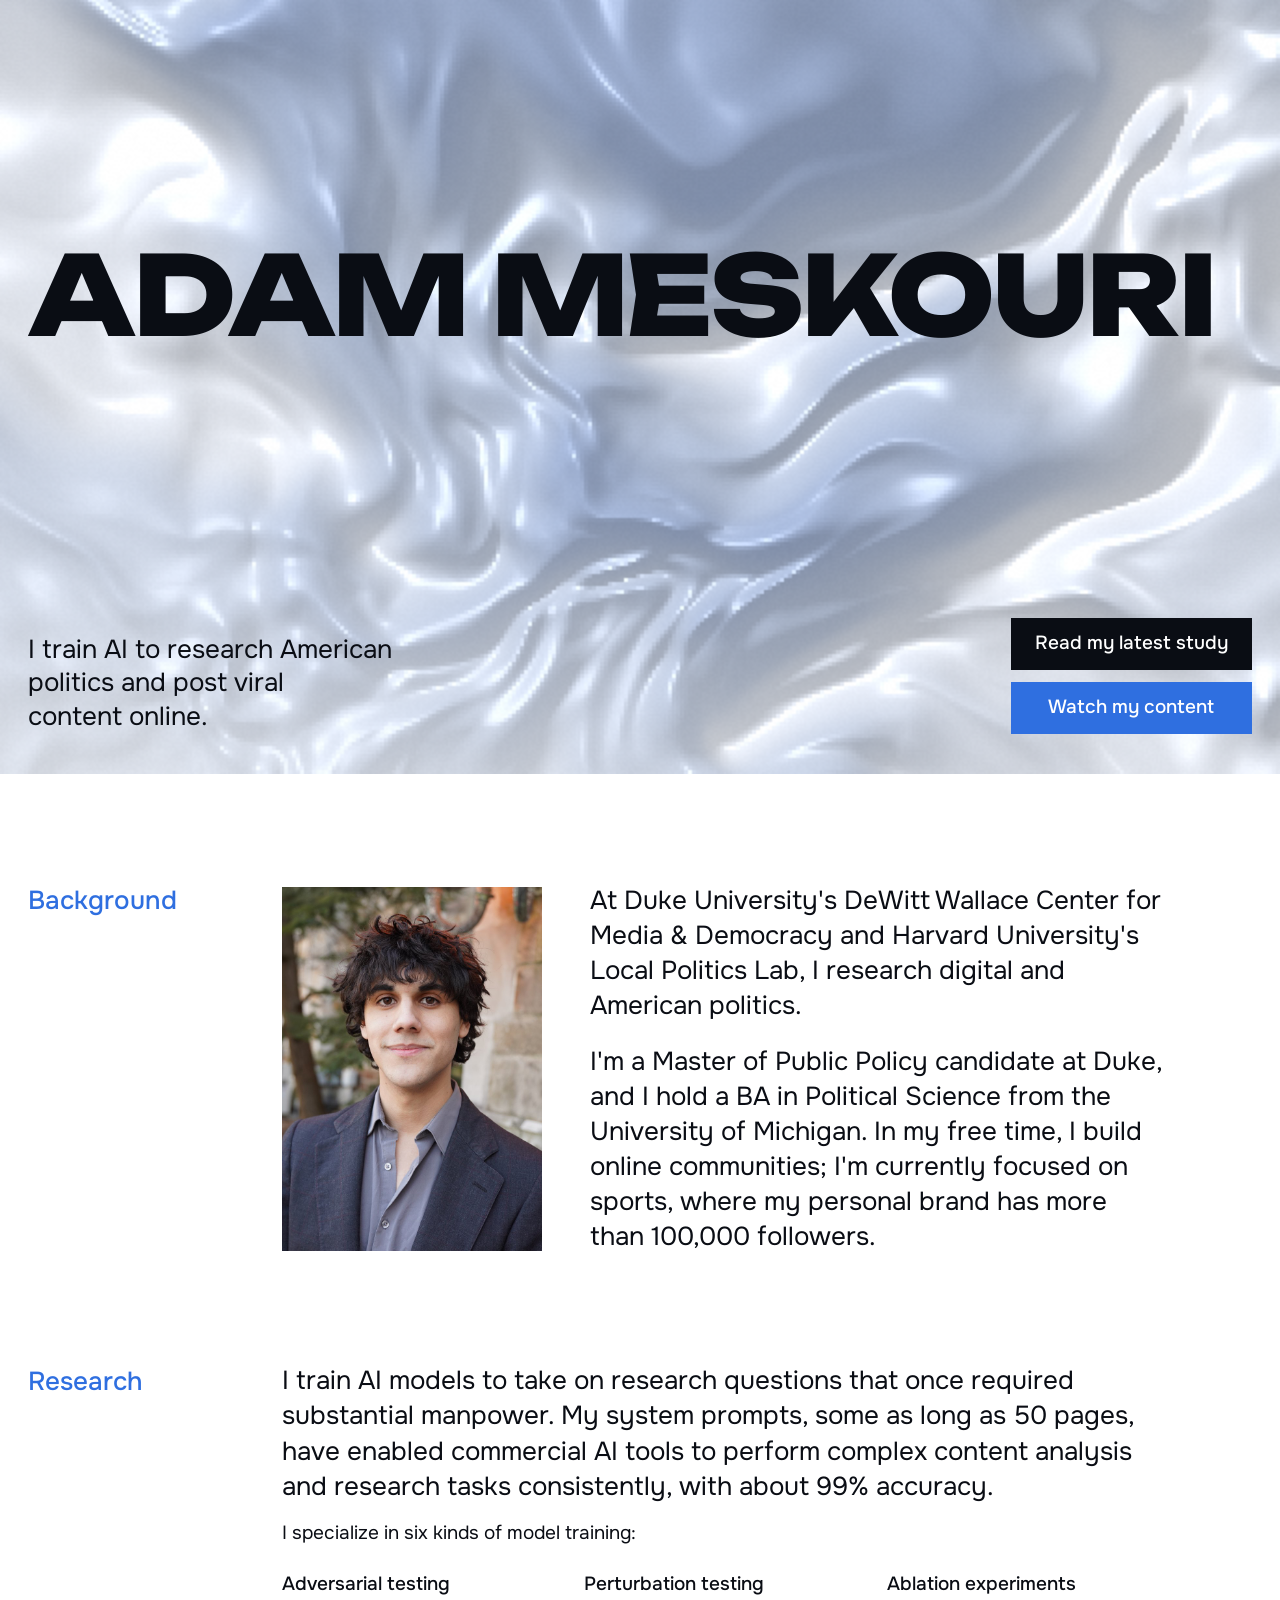
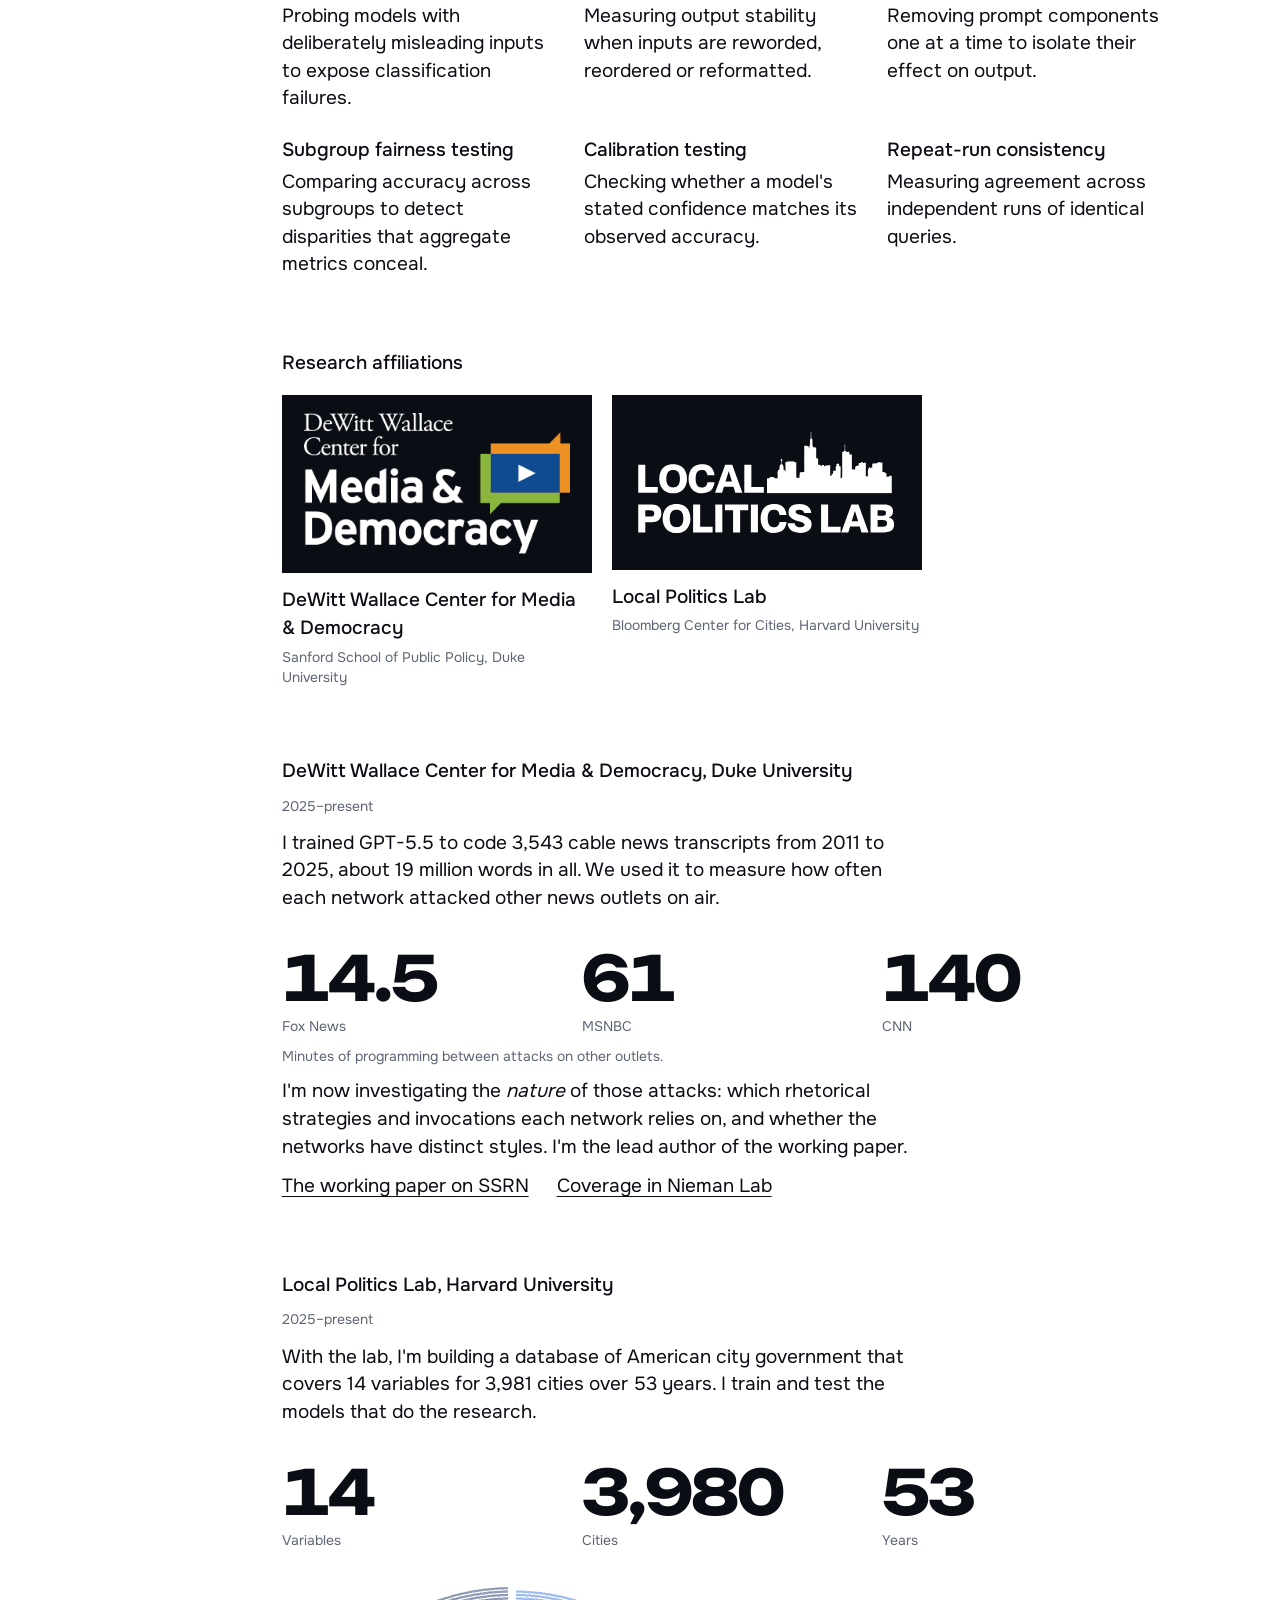
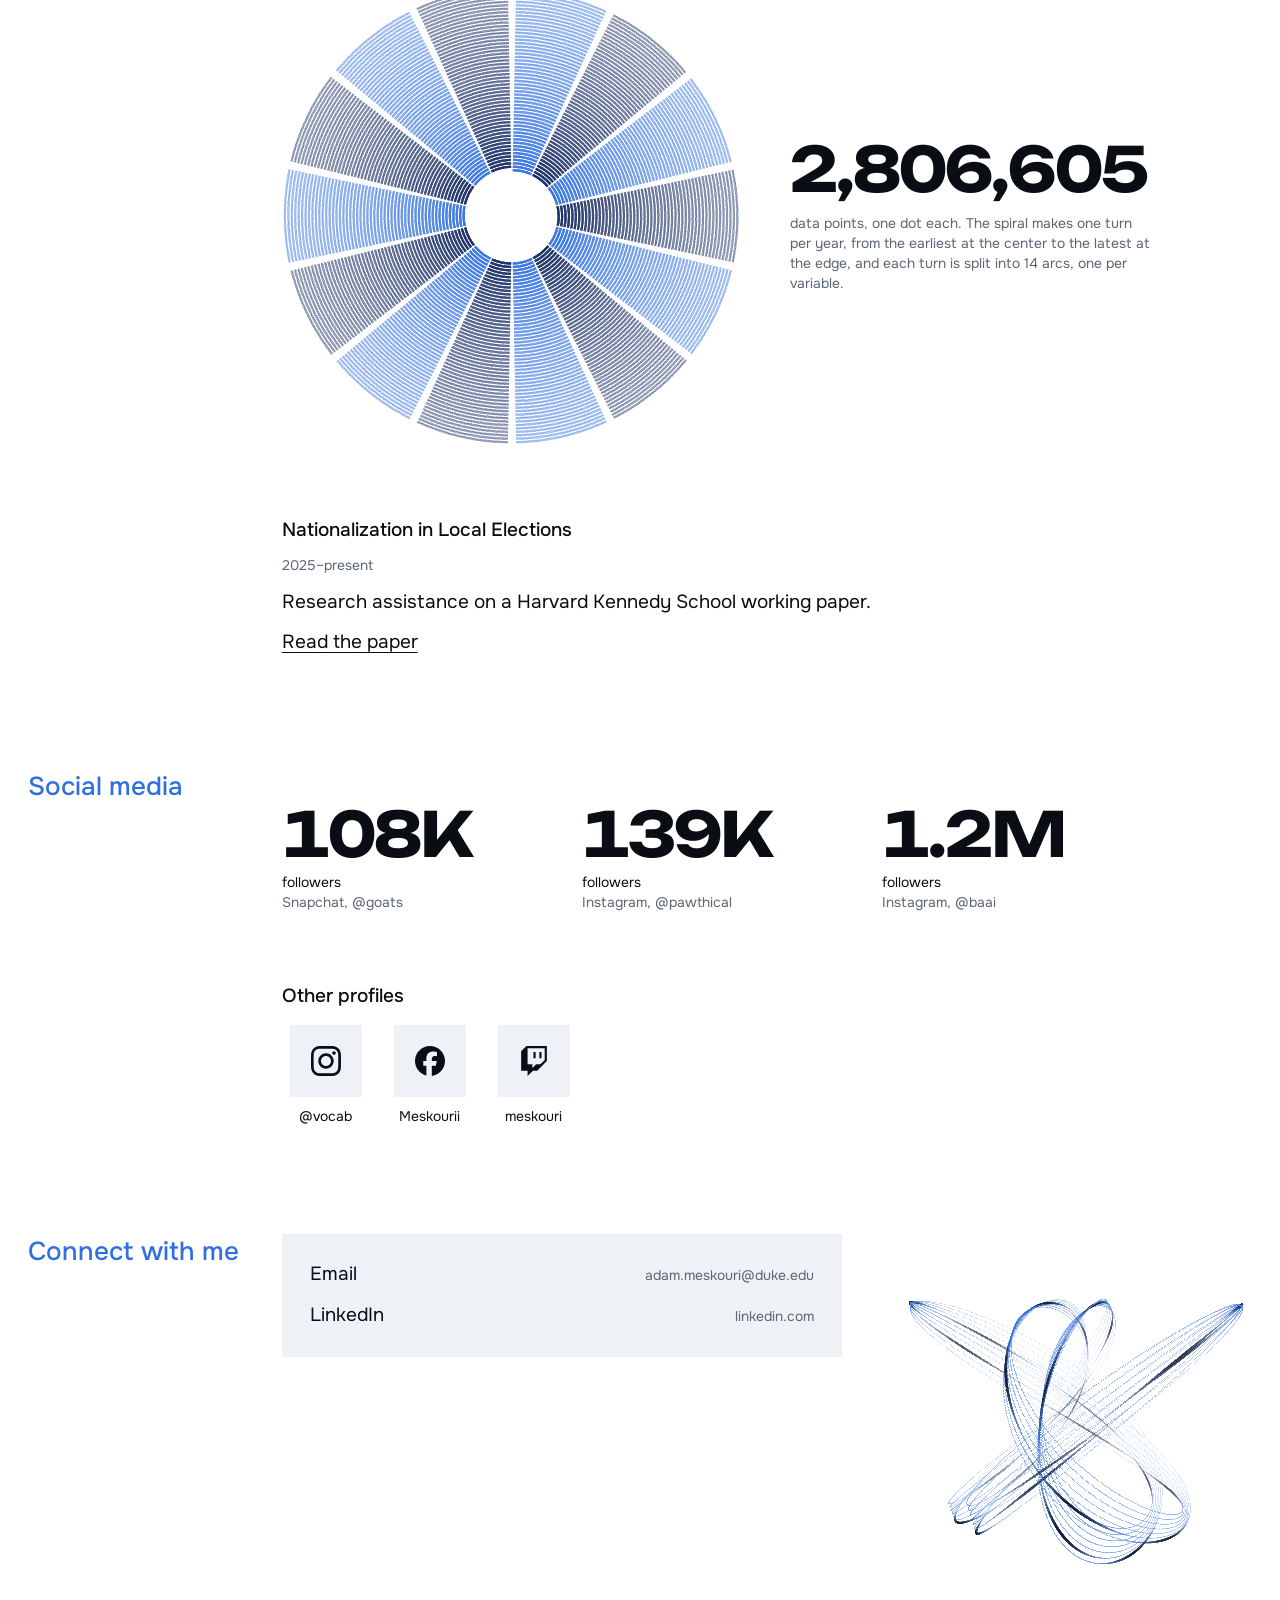
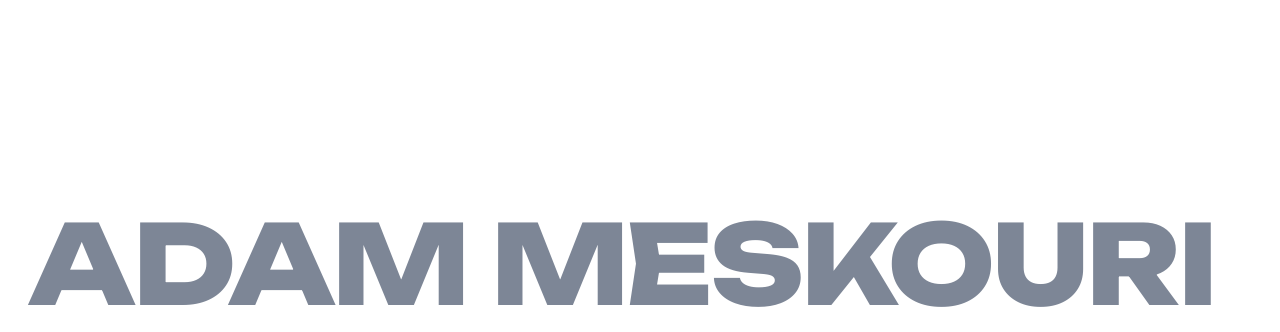
==== commit f733a065: "Calmer, shorter hero; the Harvard dataset as a still spiral The hero now fills 86% of the screen, an" ====
--- a/index.html
+++ b/index.html
@@ -13,7 +13,7 @@
   <link rel="preconnect" href="https://fonts.googleapis.com">
   <link rel="preconnect" href="https://fonts.gstatic.com" crossorigin>
   <link href="https://fonts.googleapis.com/css2?family=Unbounded:wght@700;800&family=Onest:wght@400;500&display=swap" rel="stylesheet">
-  <link rel="stylesheet" href="styles.css?v=20261028u">
+  <link rel="stylesheet" href="styles.css?v=20261028v">
 </head>
 <body>
   <main>
@@ -109,7 +109,7 @@
             </dl>
             <figure class="dataset-fig">
               <canvas class="dataset" id="dataset" aria-hidden="true"></canvas>
-              <figcaption><span class="dataset-total" id="dataset-count">2,806,605</span> <span class="small muted" id="dataset-note">data points, one dot each, in 14 layers for the variables. Each layer runs 3,981 cities across and 53 years deep.</span></figcaption>
+              <figcaption><span class="dataset-total">2,806,605</span> <span class="dataset-note">data points, one dot each. The spiral makes one turn per year, from the earliest at the center to the latest at the edge, and each turn is split into 14 arcs, one per variable.</span></figcaption>
             </figure>
           </article>
 
@@ -160,6 +160,6 @@
     <p class="foot-mark" aria-hidden="true">Adam Meskouri</p>
   </footer>
 
-  <script src="main.js?v=20261028u" defer></script>
+  <script src="main.js?v=20261028v" defer></script>
 </body>
 </html>
--- a/styles.css
+++ b/styles.css
@@ -79,7 +79,7 @@
 }
 
 /* ---------- hero: black name on the white flow ---------- */
-.hero { position: relative; isolation: isolate; min-height: 100svh; display: flex; flex-direction: column; padding: 33svh var(--margin) 40px; overflow: hidden; background: var(--paper); color: var(--paper-ink); }
+.hero { position: relative; isolation: isolate; min-height: 86svh; display: flex; flex-direction: column; padding: 27svh var(--margin) 40px; overflow: hidden; background: var(--paper); color: var(--paper-ink); }
 .hero-flow { position: absolute; inset: 0; z-index: -1; width: 100%; height: 100%; display: block; background: var(--paper); opacity: 0; transition: opacity 1400ms ease; }
 .hero-flow.is-live { opacity: 1; }
 .name { white-space: nowrap; }
@@ -95,7 +95,7 @@
 }
 @media (max-width: 899px) {
   .name { white-space: normal; }
-  .hero { padding-top: 29svh; }
+  .hero { padding-top: 24svh; }
 }
 
 /* ---------- background: the headshot beside two sentences ---------- */
@@ -123,13 +123,14 @@
 .entry-title + p { margin-top: 12px; }
 .entry > p + p { margin-top: 12px; }
 .entry-links { display: flex; flex-wrap: wrap; gap: 10px 28px; margin-top: 20px; }
-/* the Harvard dataset: every data point as one dot, with the running count beneath. The volume sits on the
-   page itself; the flat fallback keeps its pale ground. */
-.dataset-fig { margin-top: 28px; }
-.dataset { display: block; width: 100%; height: auto; aspect-ratio: 2400 / 1170; background: var(--surface); }
-.dataset.is-depth { aspect-ratio: 16 / 10; background: var(--bg); }
-.dataset-fig figcaption { display: flex; flex-wrap: wrap; align-items: baseline; gap: 6px 14px; margin-top: 16px; }
-.dataset-total { font-family: var(--font-display); font-size: var(--step-head); font-weight: 700; line-height: 1; letter-spacing: -0.03em; font-variant-numeric: tabular-nums; }
+/* the Harvard dataset: every data point as one dot on a spiral, the total beside it */
+.dataset-fig { display: grid; grid-template-columns: minmax(0, 1fr); gap: 24px; margin-top: 36px; }
+.dataset { display: block; width: 100%; max-width: 460px; height: auto; aspect-ratio: 1; }
+.dataset-total { display: block; font-family: var(--font-display); font-size: var(--step-head); font-weight: 700; line-height: 1; letter-spacing: -0.03em; font-variant-numeric: tabular-nums; }
+.dataset-note { display: block; max-width: 26em; margin-top: 12px; font-size: var(--step-small); color: var(--muted); }
+@media (min-width: 1100px) {
+  .dataset-fig { grid-template-columns: minmax(0, 460px) minmax(0, 1fr); gap: 48px; align-items: center; }
+}
 
 /* figures: the number large, its label under it */
 .figs { display: grid; grid-template-columns: repeat(3, minmax(0, 1fr)); gap: 20px; margin: 36px 0 10px; }
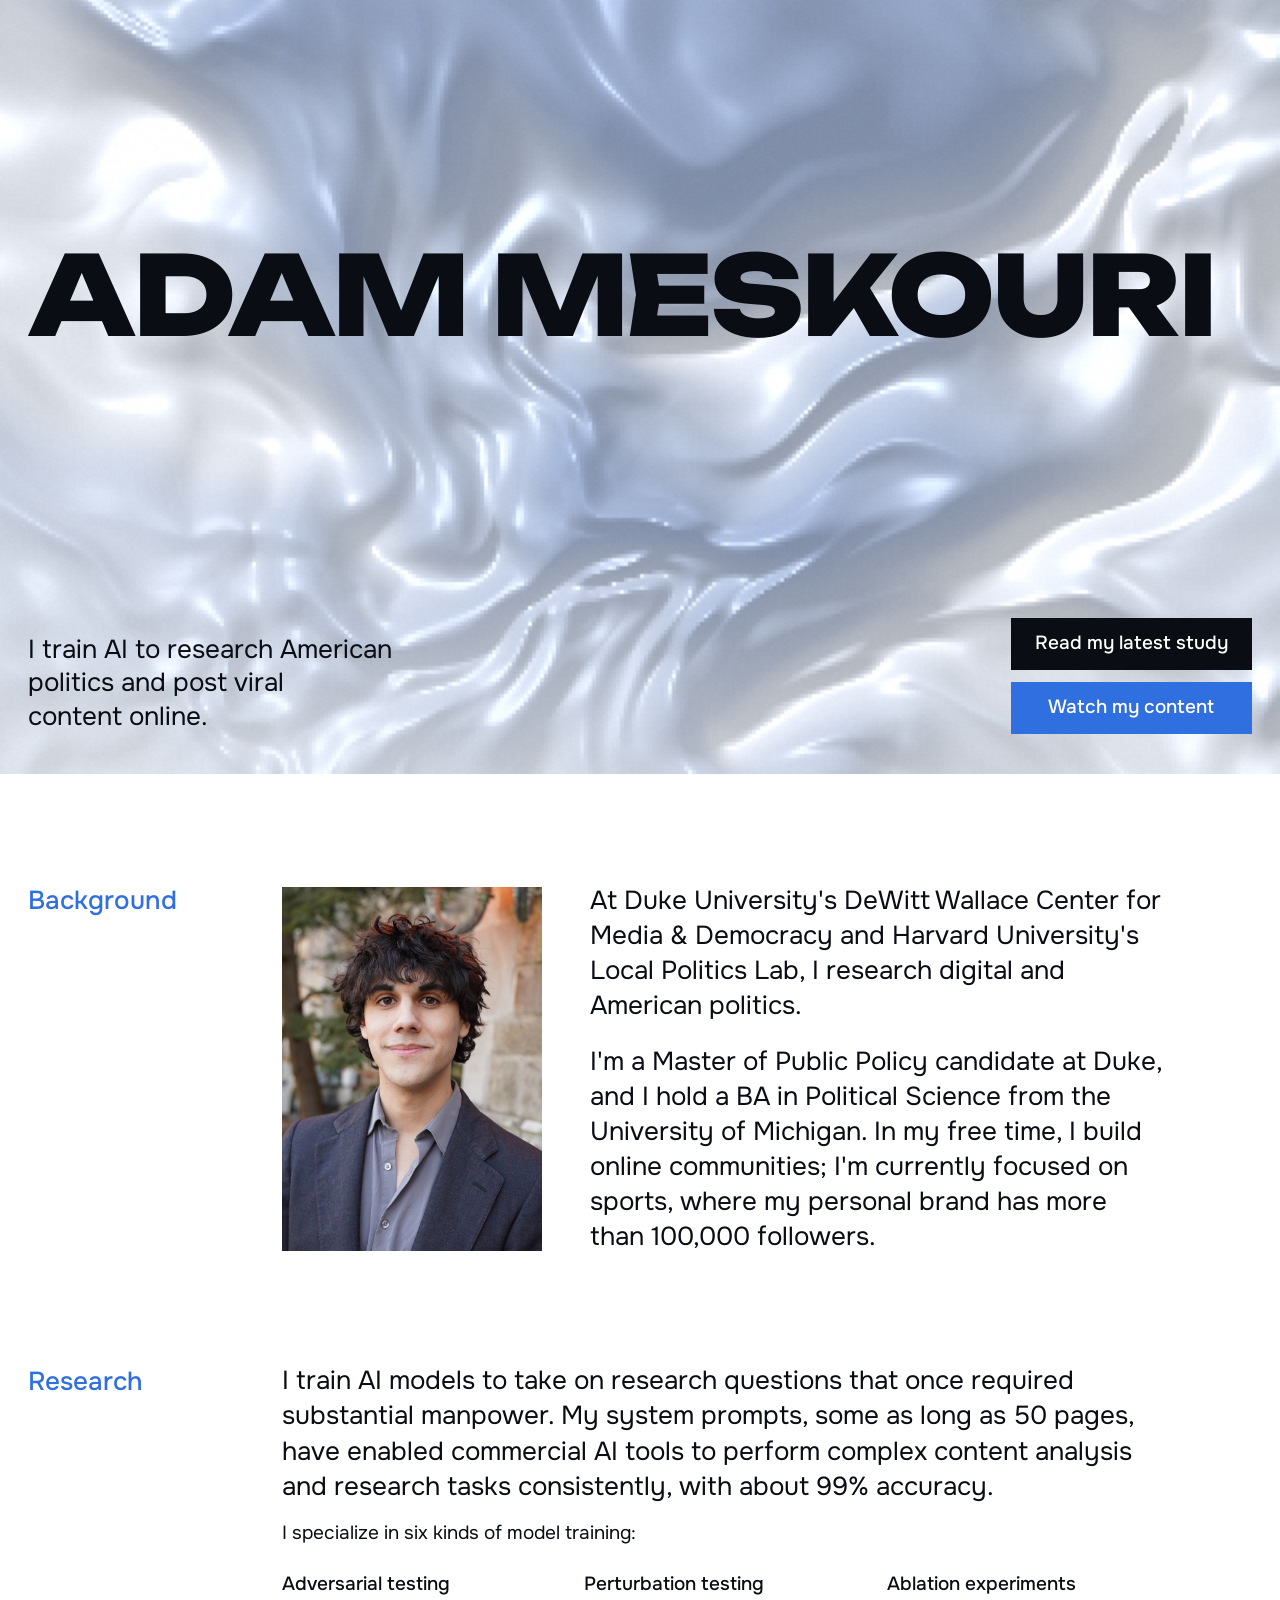
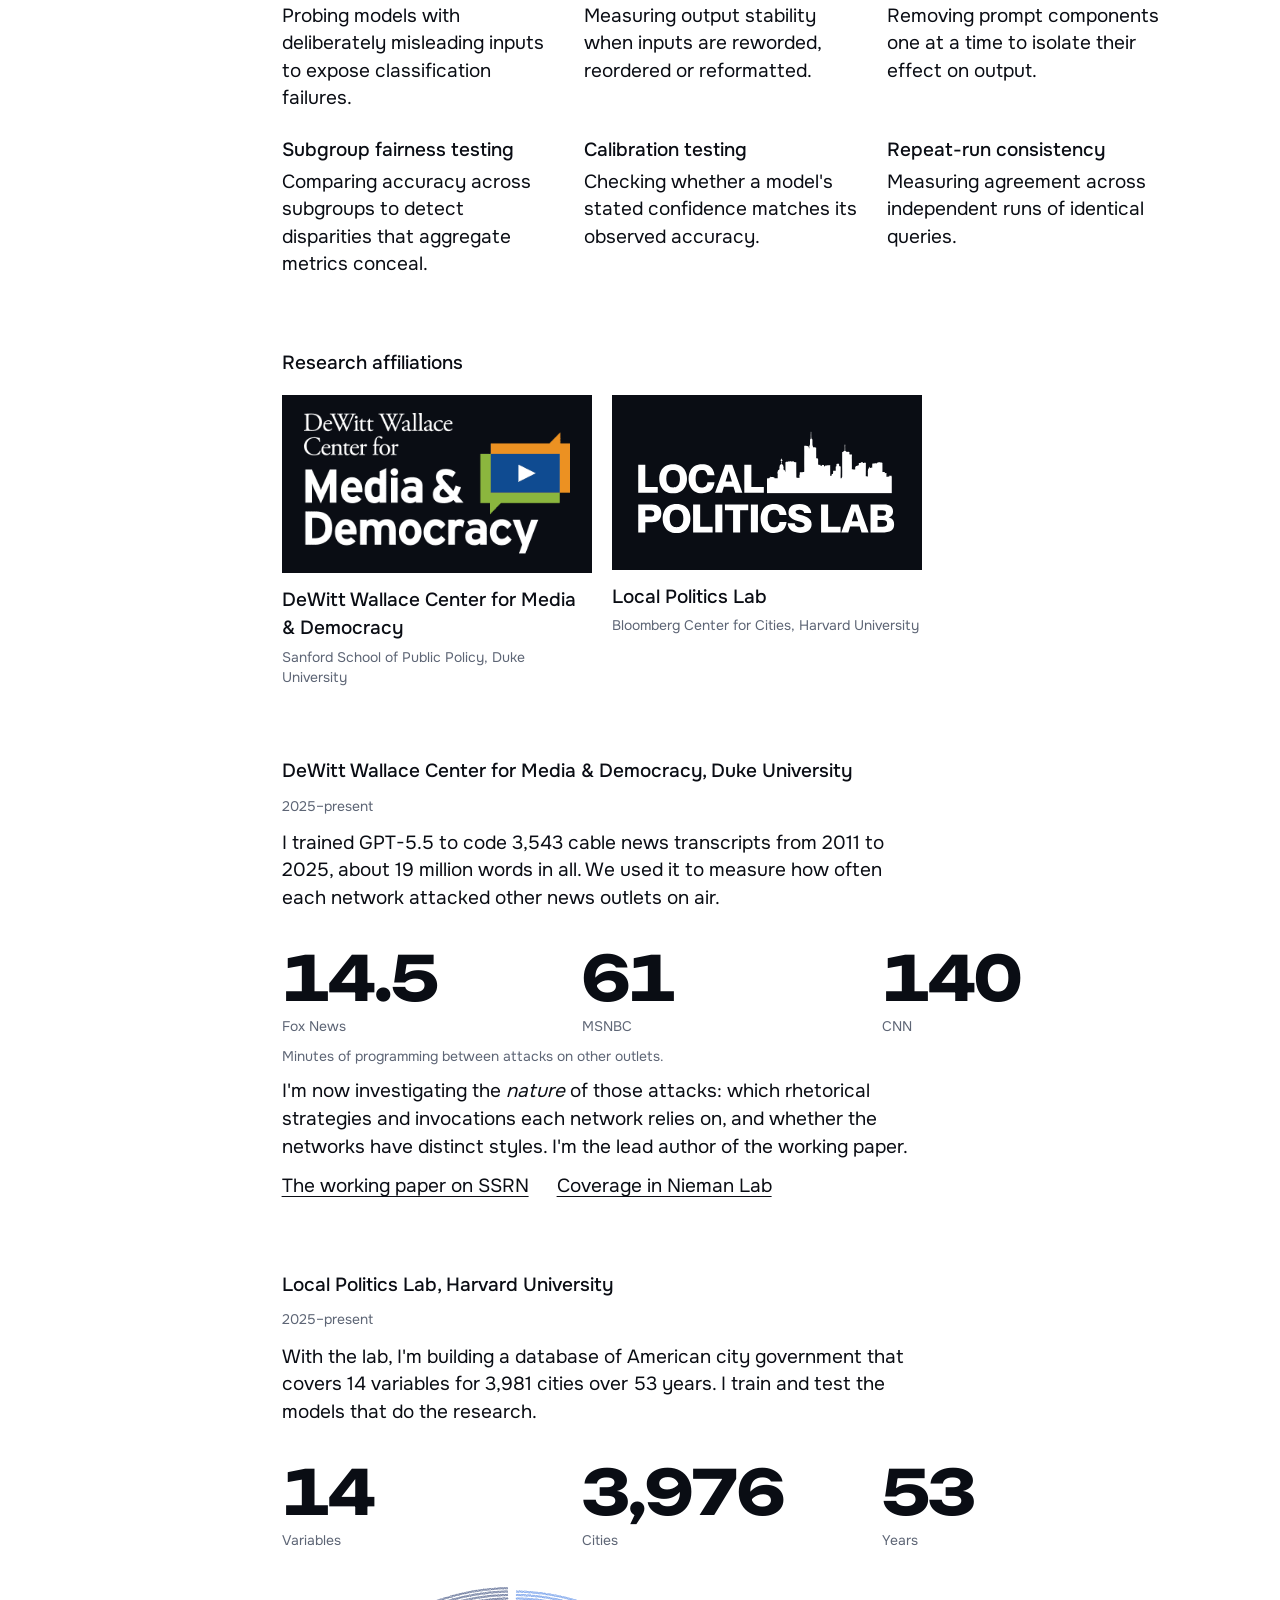
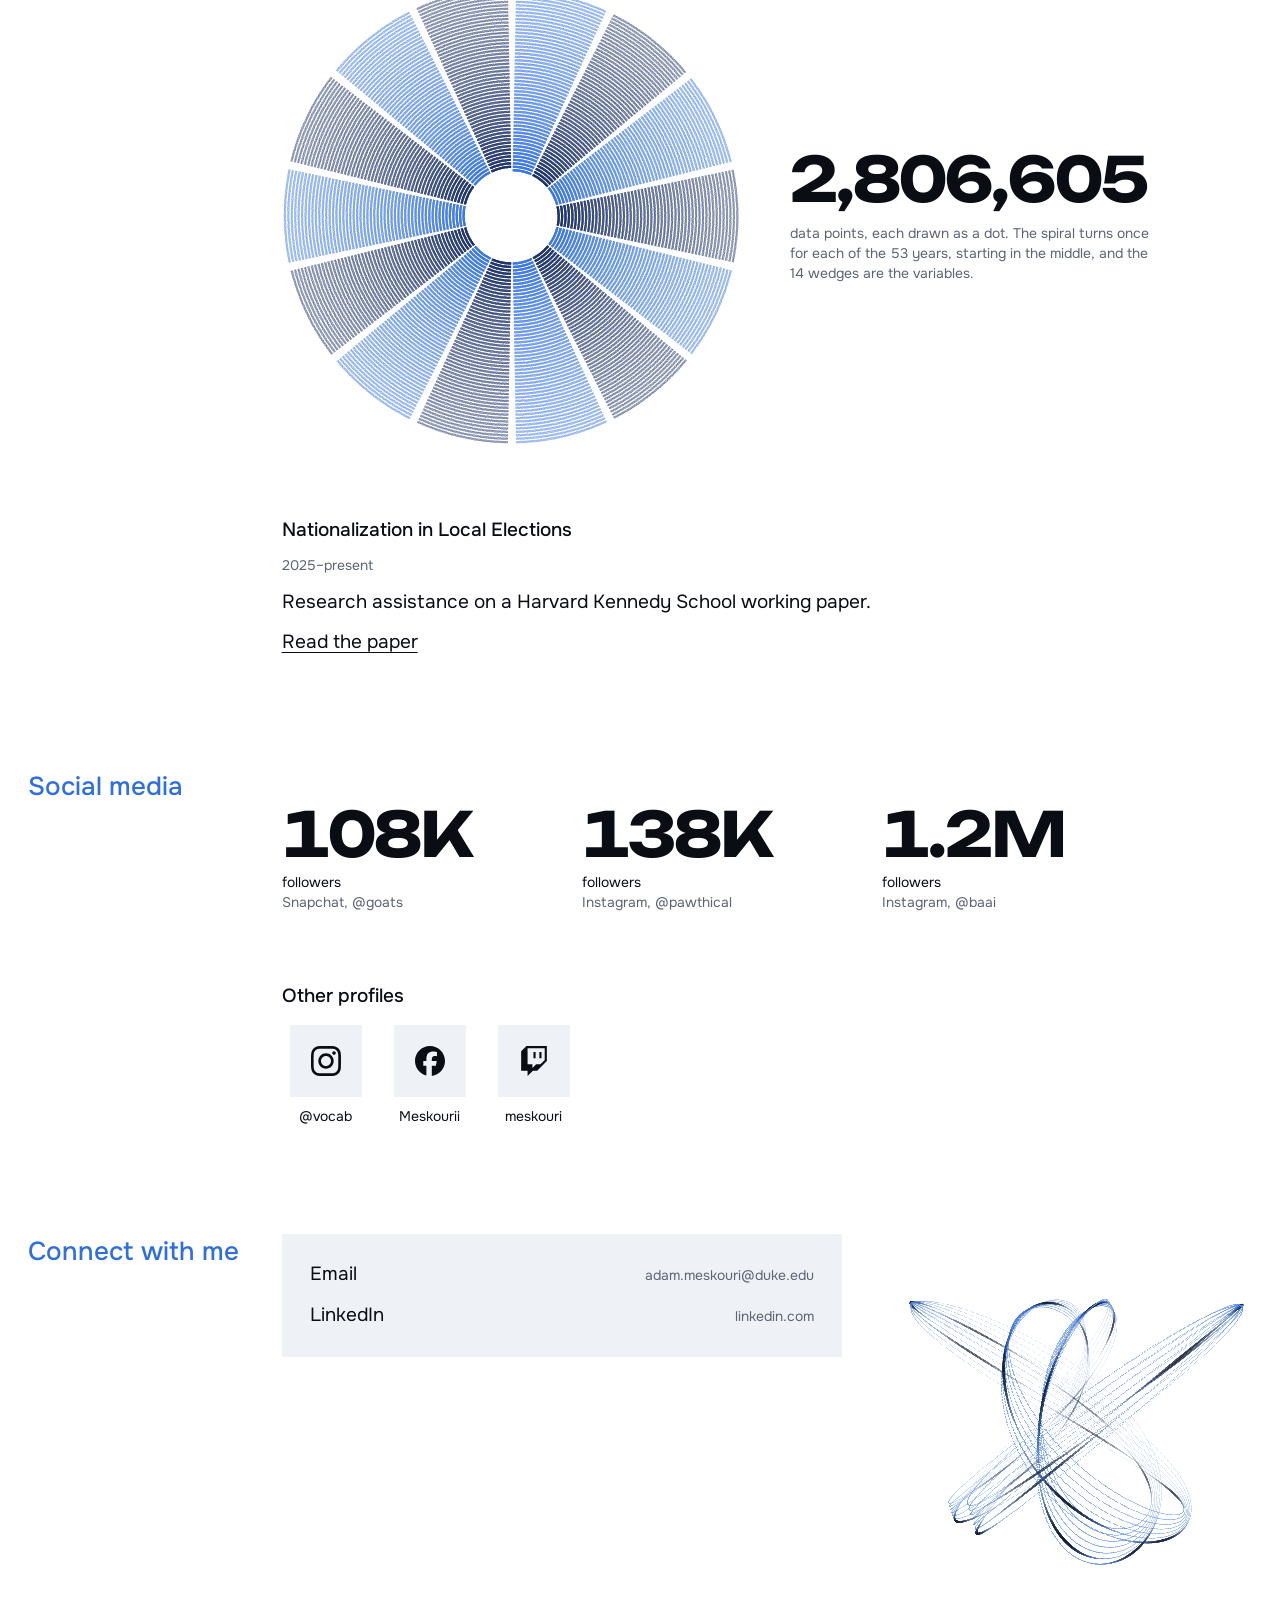
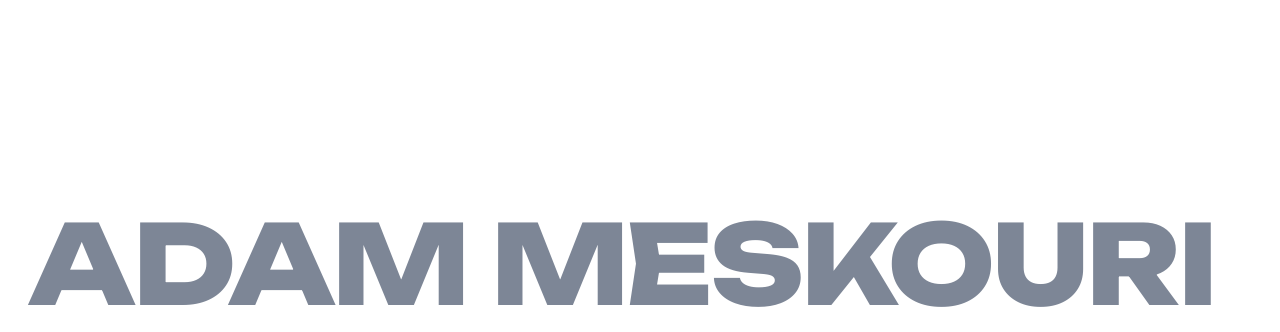
==== commit 925f352c: "Plainer caption for the dataset spiral Co-Authored-By: Claude Opus 5.5 <noreply@anthropic.com>" ====
--- a/index.html
+++ b/index.html
@@ -109,7 +109,7 @@
             </dl>
             <figure class="dataset-fig">
               <canvas class="dataset" id="dataset" aria-hidden="true"></canvas>
-              <figcaption><span class="dataset-total">2,806,605</span> <span class="dataset-note">data points, one dot each. The spiral makes one turn per year, from the earliest at the center to the latest at the edge, and each turn is split into 14 arcs, one per variable.</span></figcaption>
+              <figcaption><span class="dataset-total">2,806,605</span> <span class="dataset-note">data points, each drawn as a dot. The spiral turns once for each of the 53 years, starting in the middle, and the 14 wedges are the variables.</span></figcaption>
             </figure>
           </article>
 
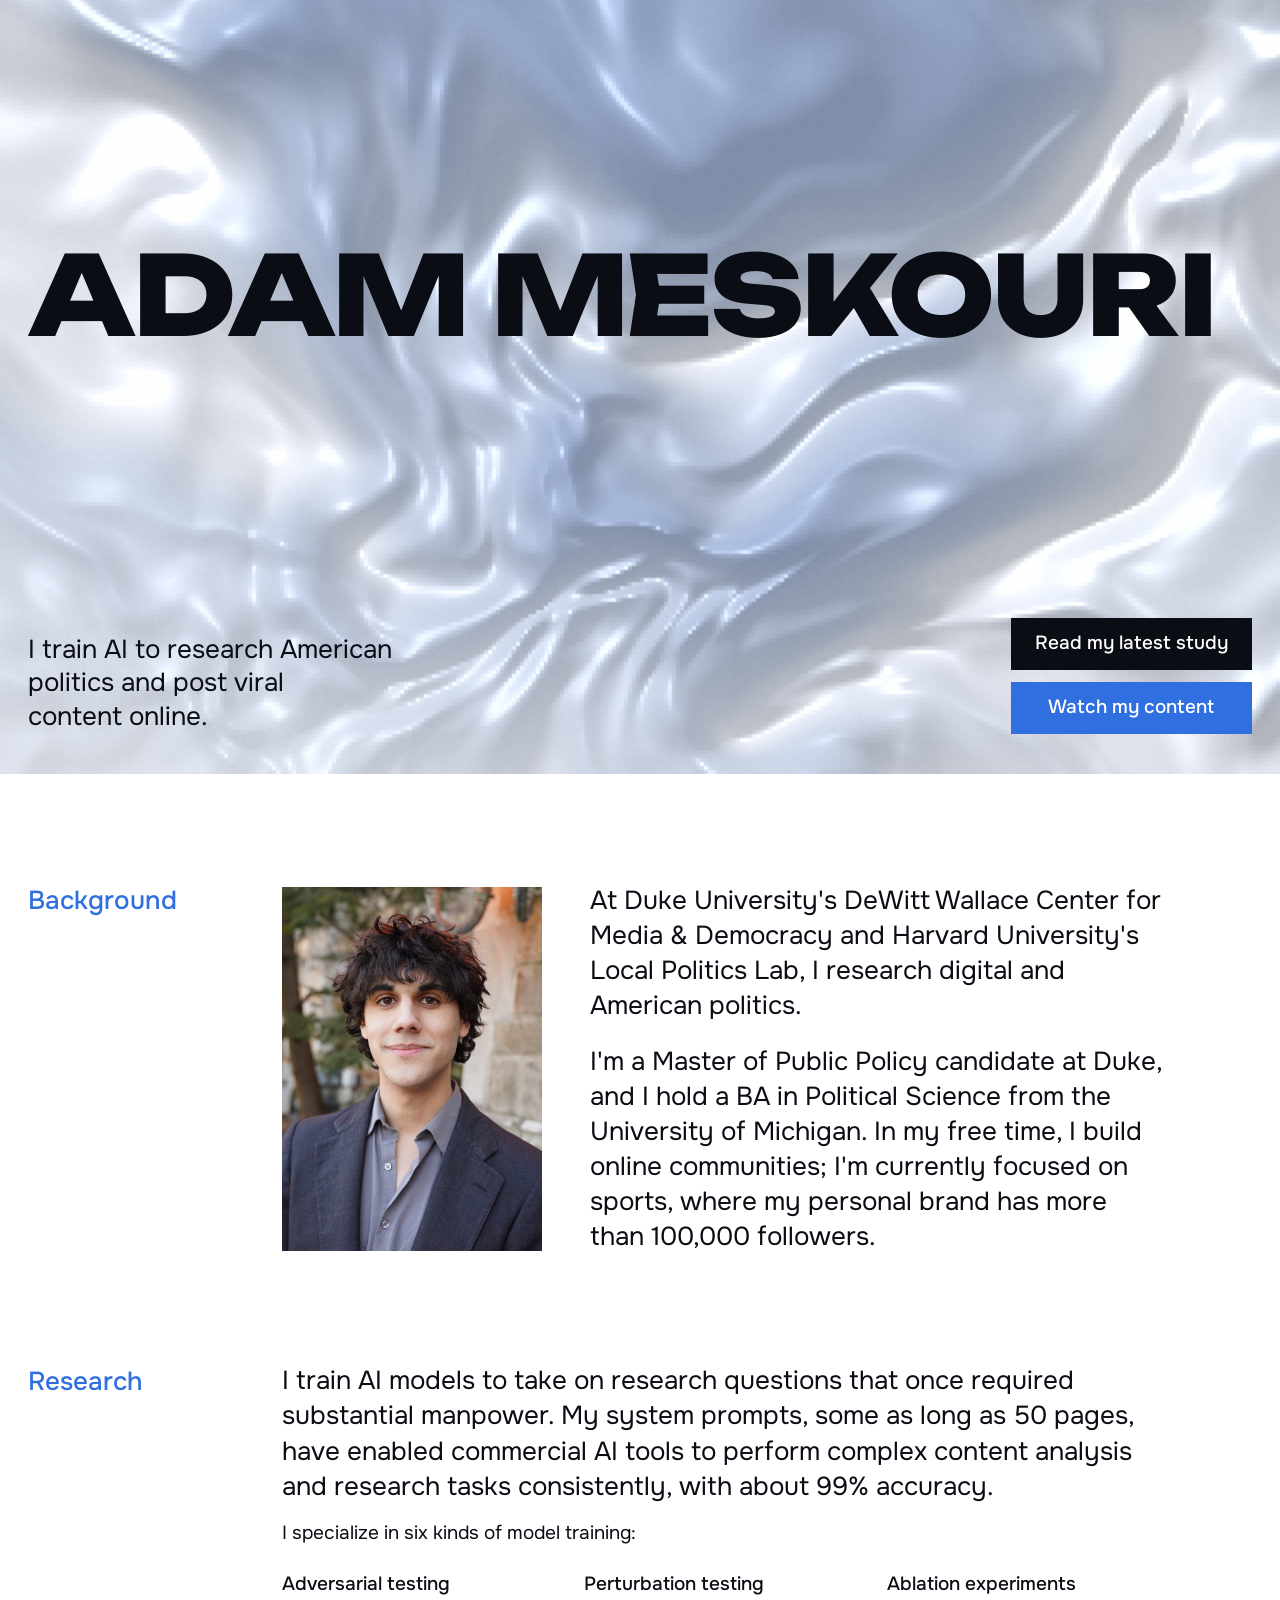
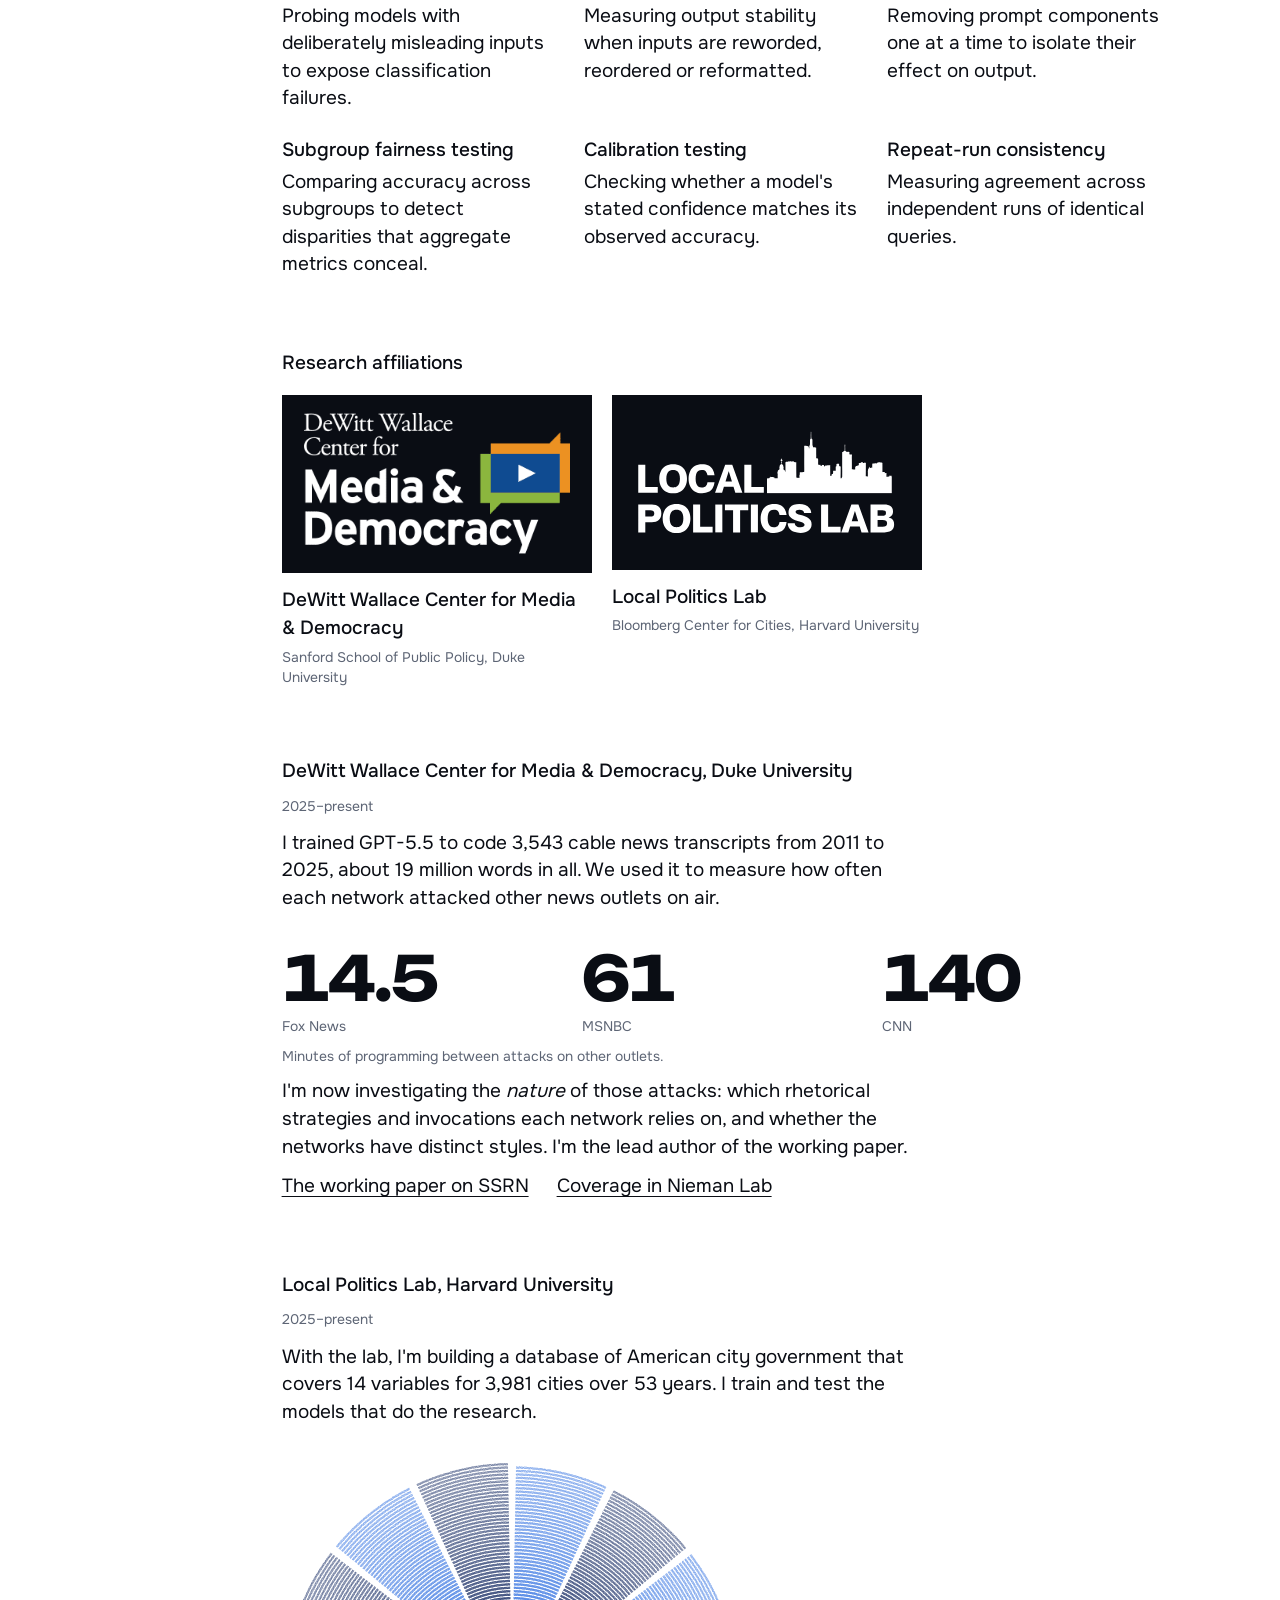
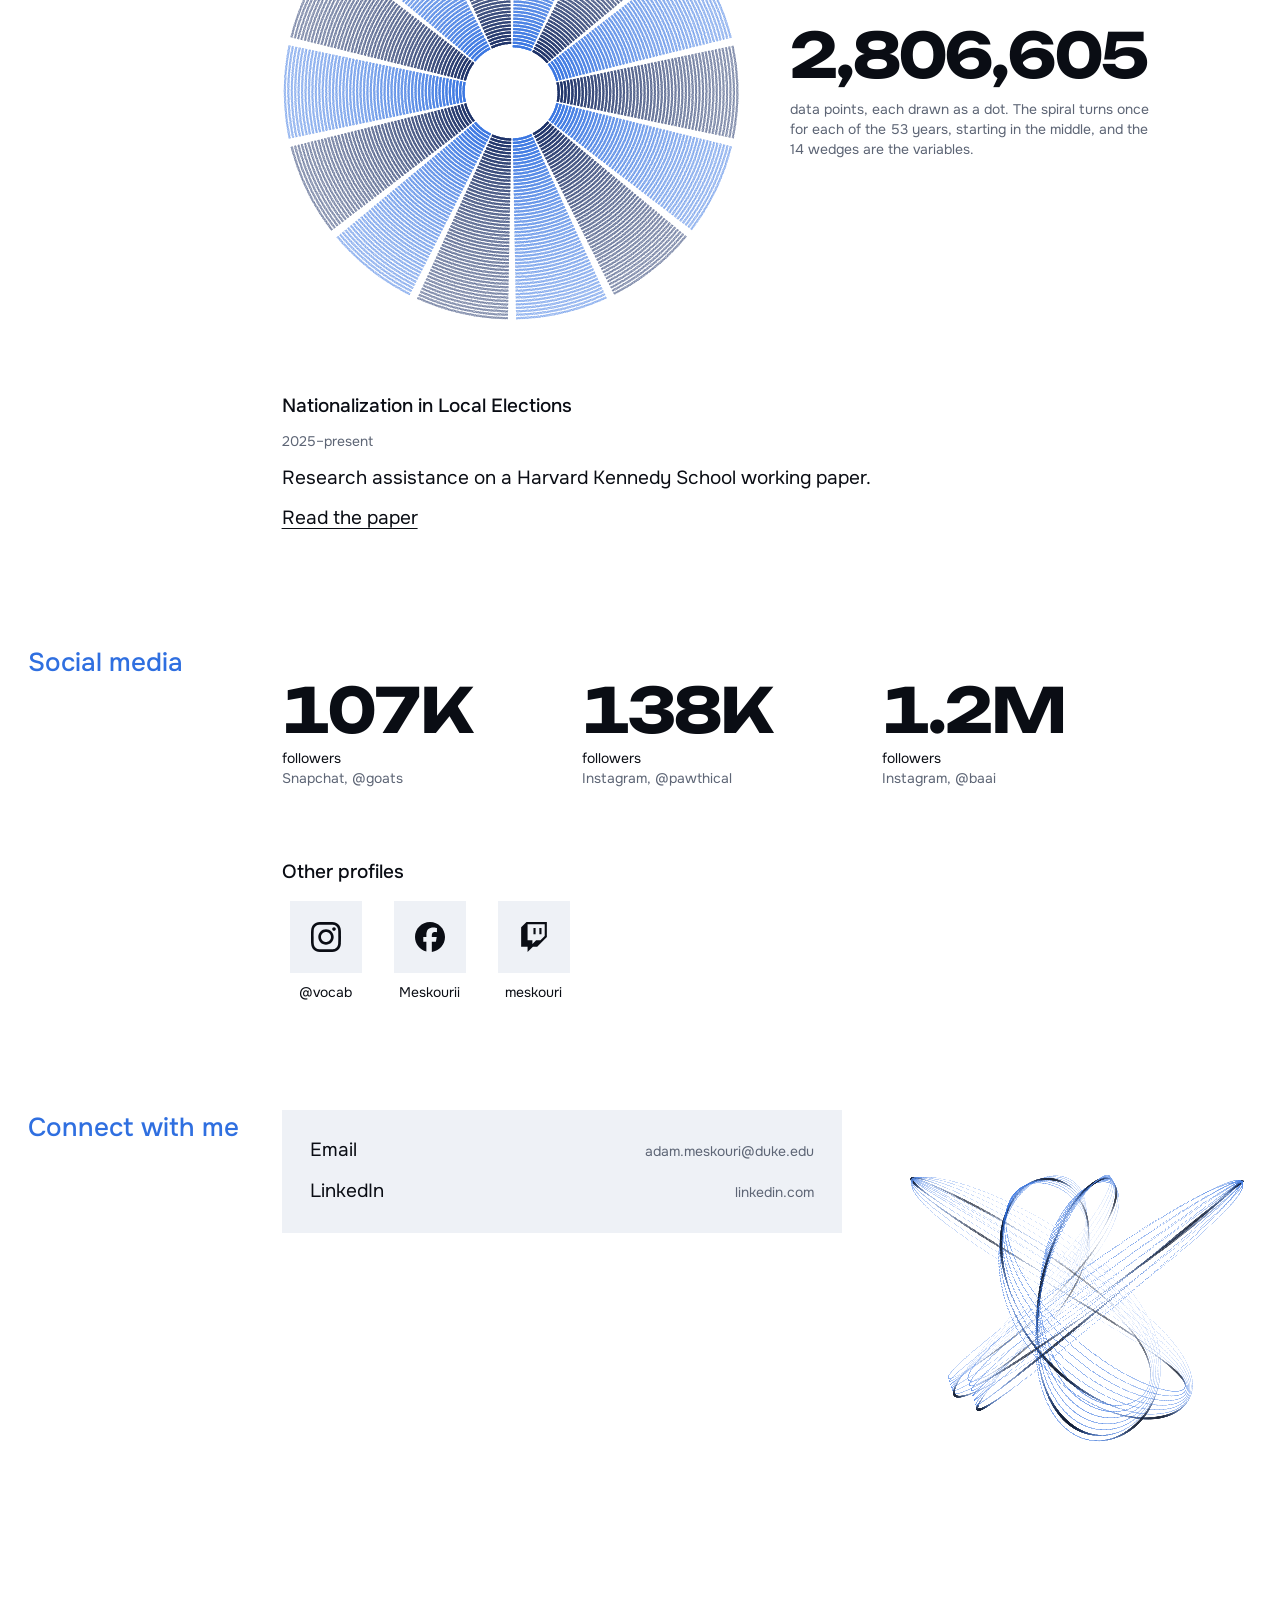
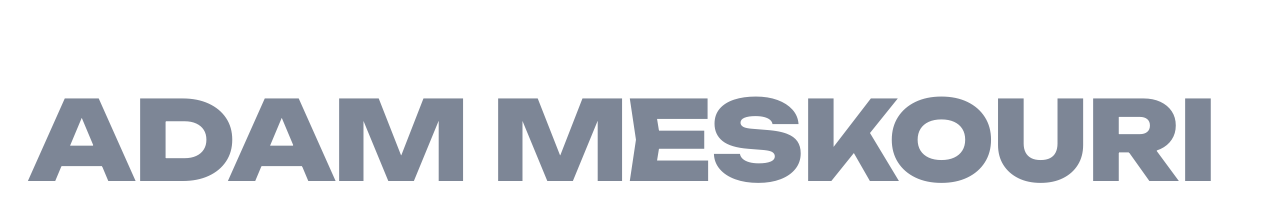
==== commit 72a03442: "Drop the variables, cities and years figures from the Harvard entry The 2,806,605 total under the sp" ====
--- a/index.html
+++ b/index.html
@@ -102,11 +102,6 @@
             <h3 class="entry-title">Local Politics Lab, Harvard University</h3>
             <p class="entry-meta">2025–present</p>
             <p>With the lab, I'm building a database of American city government that covers 14 variables for 3,981 cities over 53 years. I train and test the models that do the research.</p>
-            <dl class="figs">
-              <div><dt>Variables</dt><dd data-count="14">14</dd></div>
-              <div><dt>Cities</dt><dd data-count="3981" data-group="1">3,981</dd></div>
-              <div><dt>Years</dt><dd data-count="53">53</dd></div>
-            </dl>
             <figure class="dataset-fig">
               <canvas class="dataset" id="dataset" aria-hidden="true"></canvas>
               <figcaption><span class="dataset-total">2,806,605</span> <span class="dataset-note">data points, each drawn as a dot. The spiral turns once for each of the 53 years, starting in the middle, and the 14 wedges are the variables.</span></figcaption>
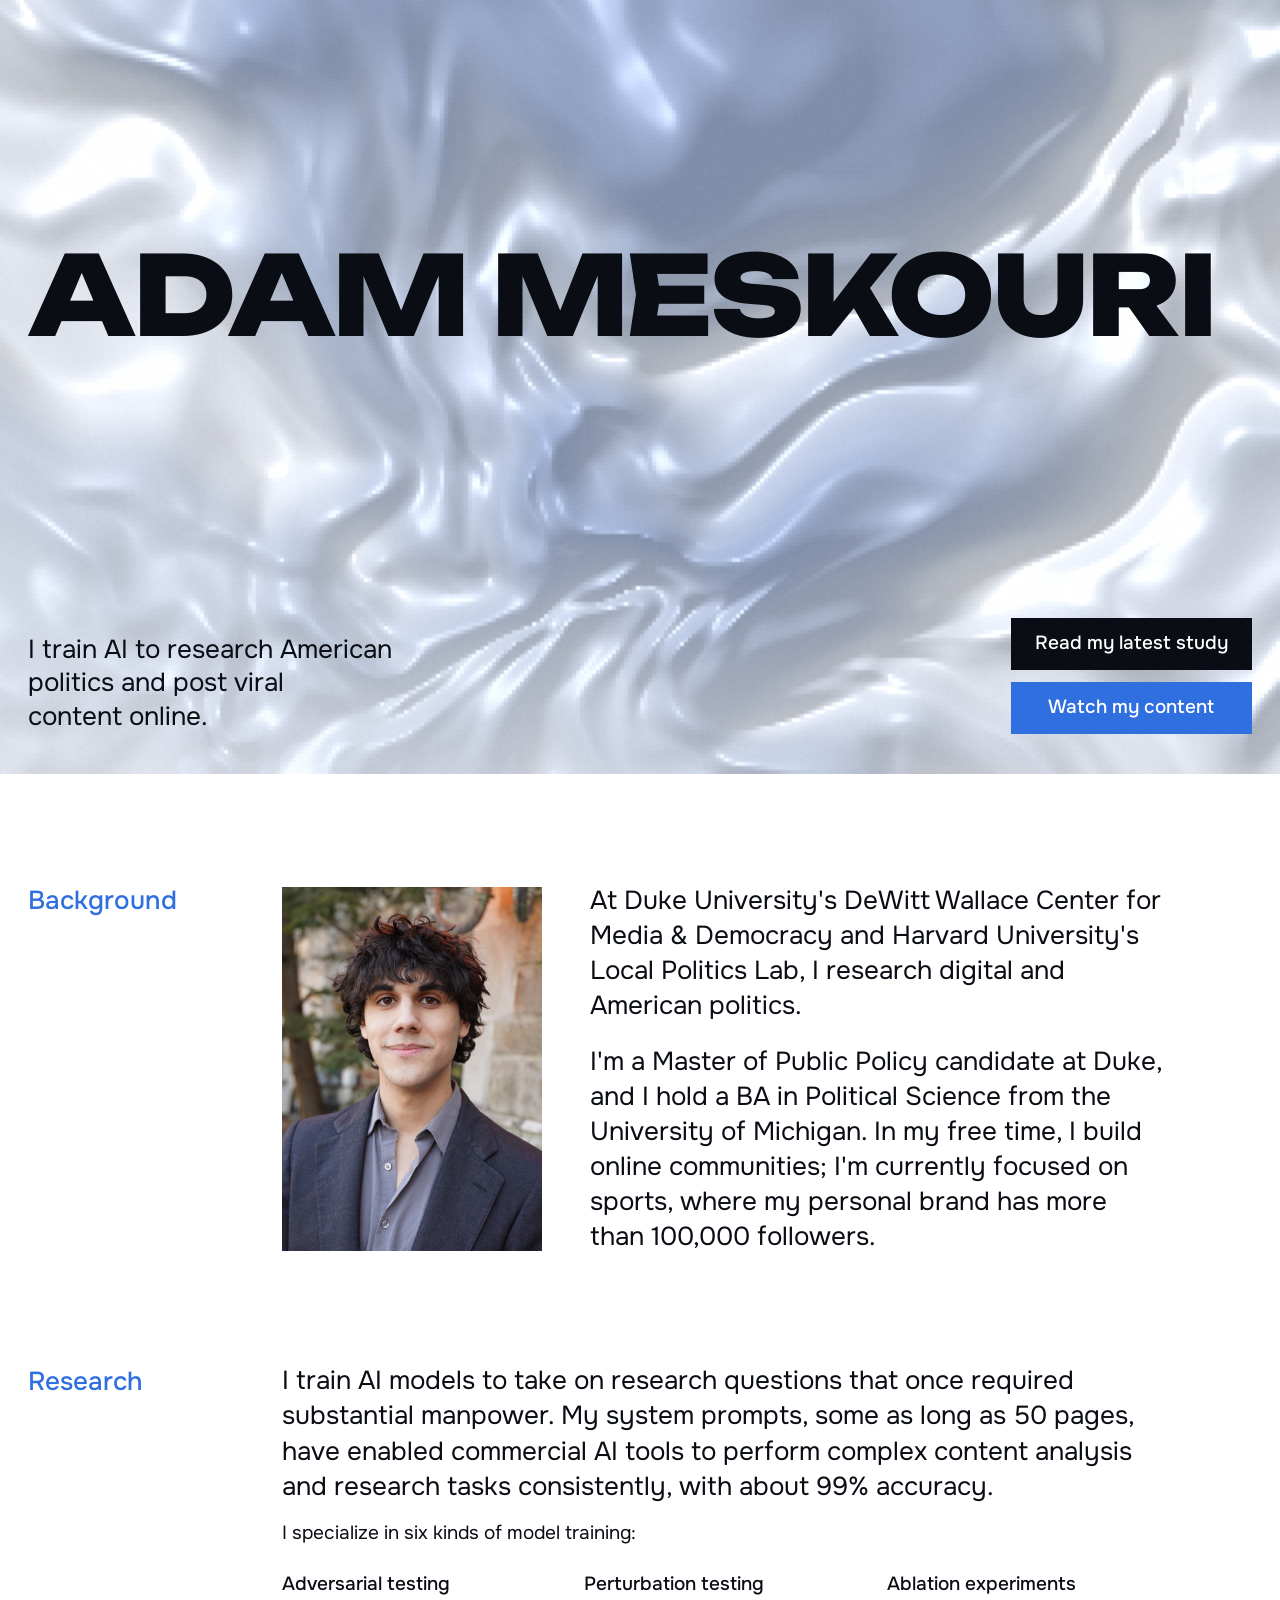
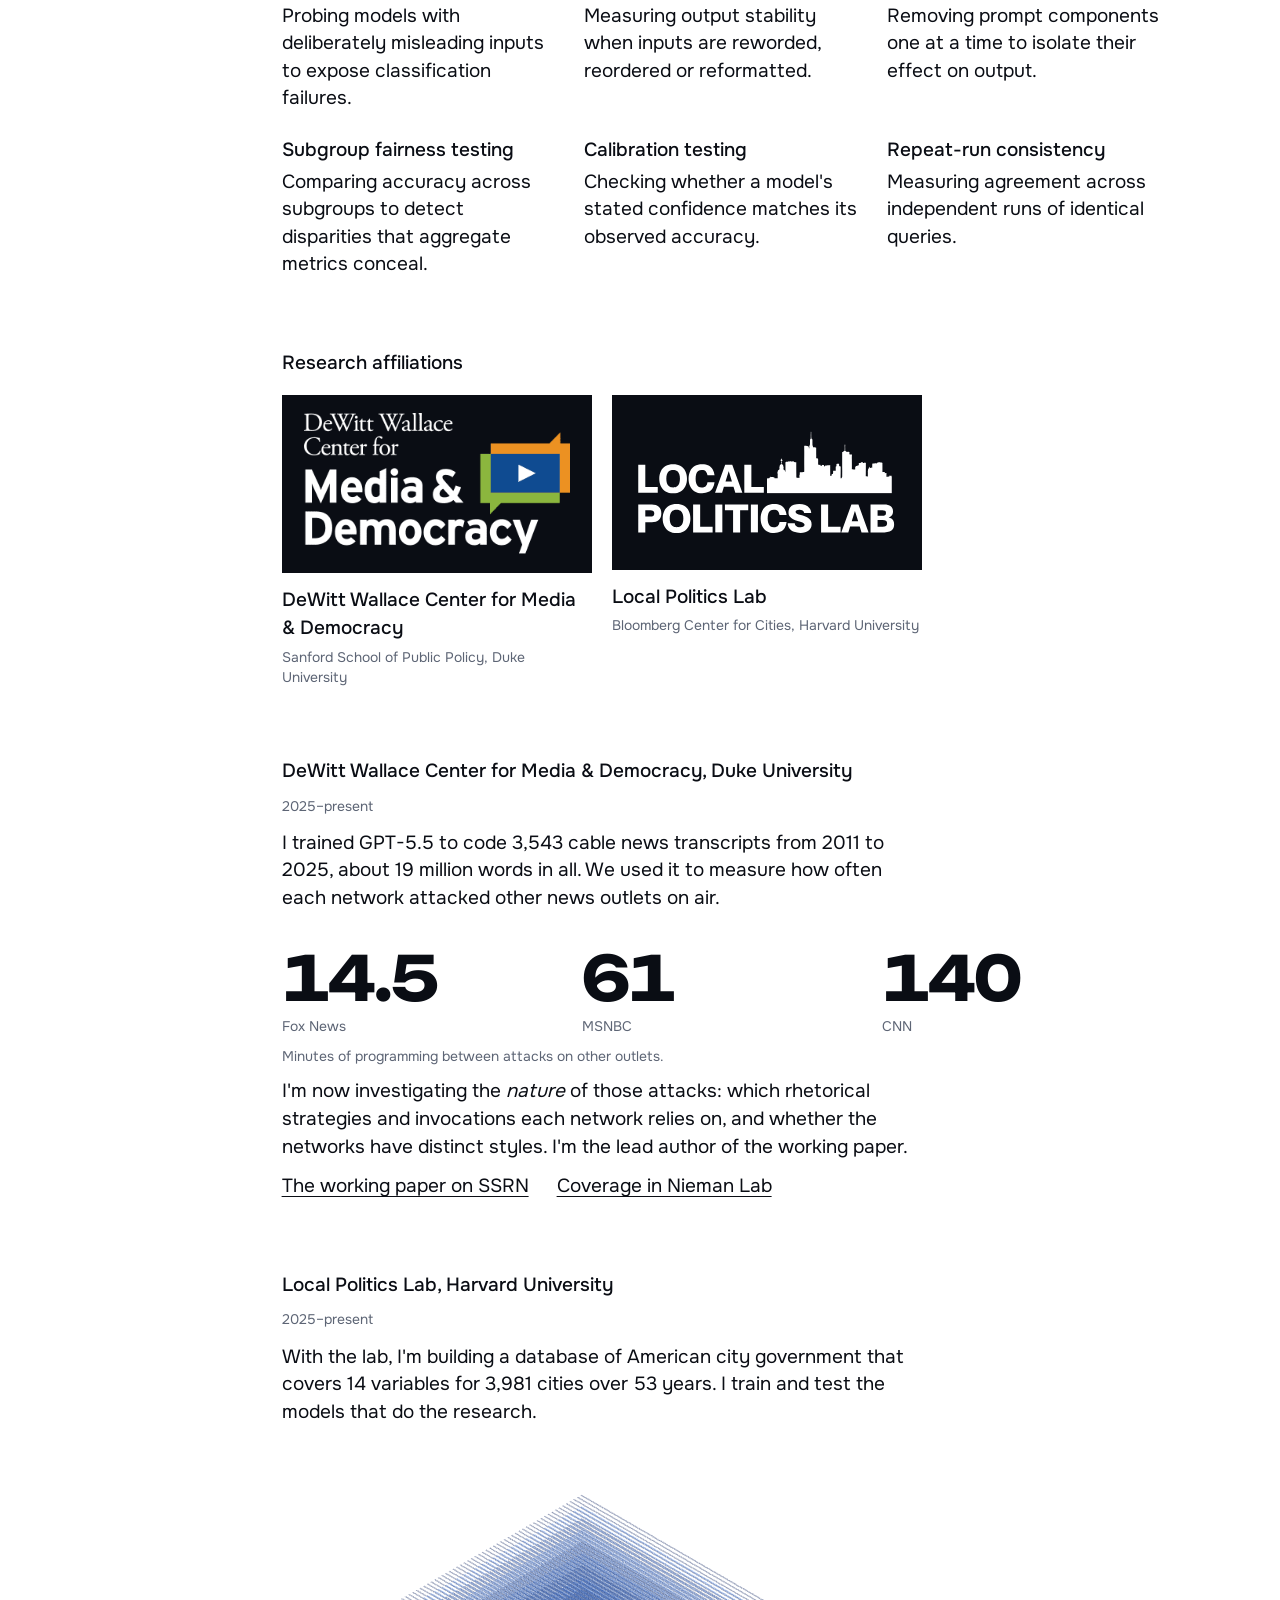
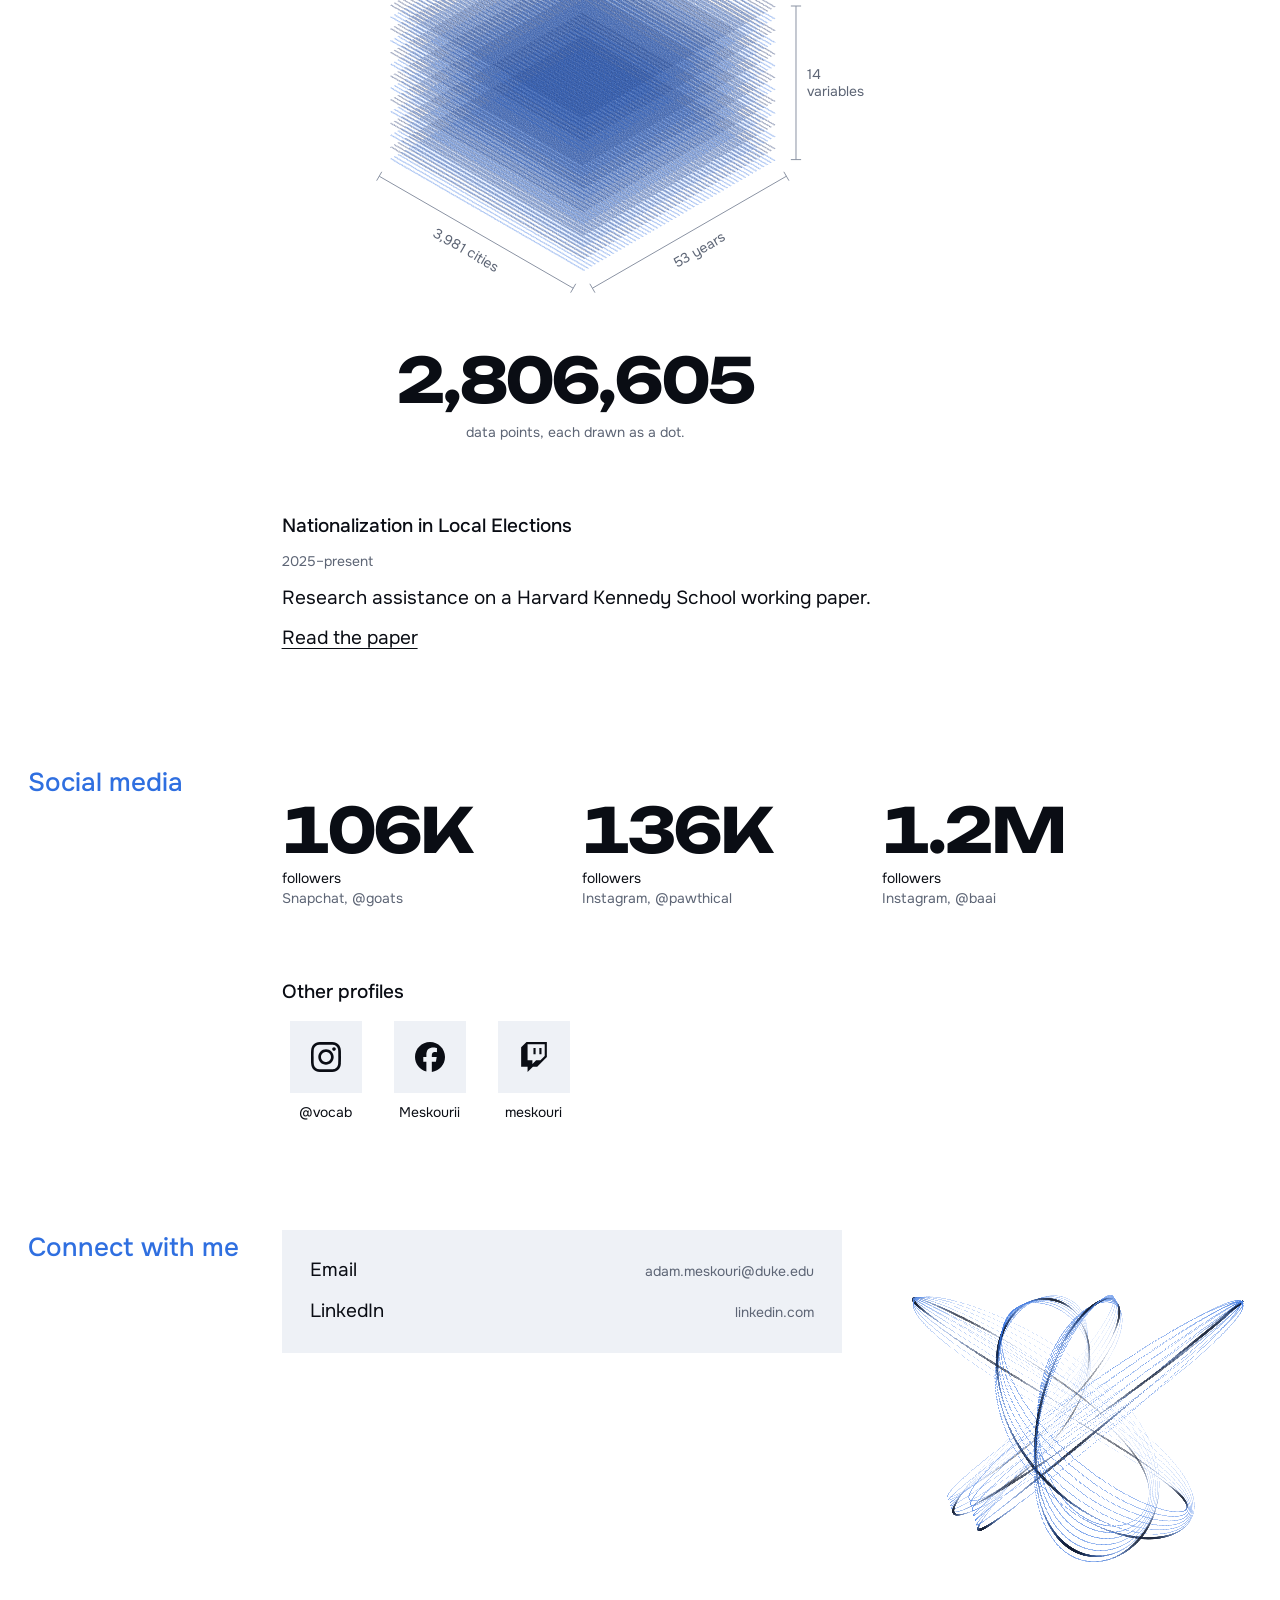
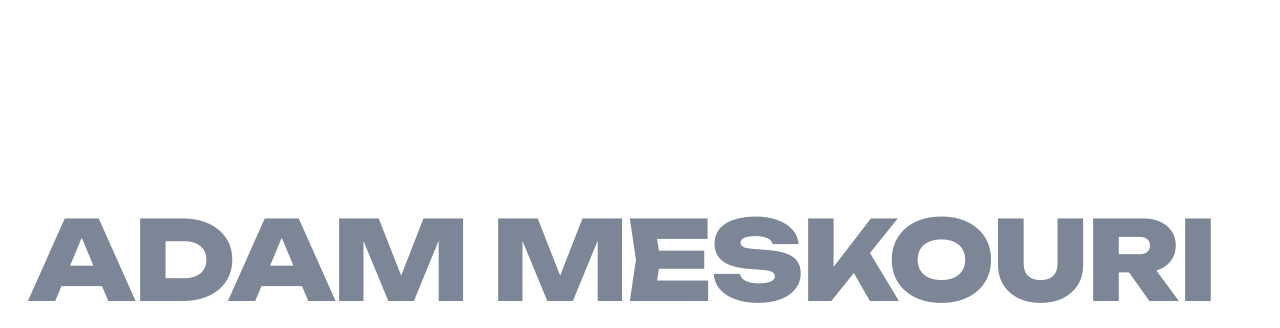
==== commit 402be65d: "Harvard dataset as a labelled block; total centred beneath All 2,806,605 dots now form a still isome" ====
--- a/index.html
+++ b/index.html
@@ -13,7 +13,7 @@
   <link rel="preconnect" href="https://fonts.googleapis.com">
   <link rel="preconnect" href="https://fonts.gstatic.com" crossorigin>
   <link href="https://fonts.googleapis.com/css2?family=Unbounded:wght@700;800&family=Onest:wght@400;500&display=swap" rel="stylesheet">
-  <link rel="stylesheet" href="styles.css?v=20261028v">
+  <link rel="stylesheet" href="styles.css?v=20261028x">
 </head>
 <body>
   <main>
@@ -103,8 +103,13 @@
             <p class="entry-meta">2025–present</p>
             <p>With the lab, I'm building a database of American city government that covers 14 variables for 3,981 cities over 53 years. I train and test the models that do the research.</p>
             <figure class="dataset-fig">
-              <canvas class="dataset" id="dataset" aria-hidden="true"></canvas>
-              <figcaption><span class="dataset-total">2,806,605</span> <span class="dataset-note">data points, each drawn as a dot. The spiral turns once for each of the 53 years, starting in the middle, and the 14 wedges are the variables.</span></figcaption>
+              <div class="dataset-wrap">
+                <canvas class="dataset" id="dataset" aria-hidden="true"></canvas>
+                <span class="dataset-label" style="--turn: 30deg">3,981 cities</span>
+                <span class="dataset-label" style="--turn: -30deg">53 years</span>
+                <span class="dataset-label dataset-label-side">14 variables</span>
+              </div>
+              <figcaption><span class="dataset-total">2,806,605</span> <span class="dataset-note">data points, each drawn as a dot.</span></figcaption>
             </figure>
           </article>
 
@@ -155,6 +160,6 @@
     <p class="foot-mark" aria-hidden="true">Adam Meskouri</p>
   </footer>
 
-  <script src="main.js?v=20261028v" defer></script>
+  <script src="main.js?v=20261028w" defer></script>
 </body>
 </html>
--- a/styles.css
+++ b/styles.css
@@ -123,14 +123,16 @@
 .entry-title + p { margin-top: 12px; }
 .entry > p + p { margin-top: 12px; }
 .entry-links { display: flex; flex-wrap: wrap; gap: 10px 28px; margin-top: 20px; }
-/* the Harvard dataset: every data point as one dot on a spiral, the total beside it */
-.dataset-fig { display: grid; grid-template-columns: minmax(0, 1fr); gap: 24px; margin-top: 36px; }
-.dataset { display: block; width: 100%; max-width: 460px; height: auto; aspect-ratio: 1; }
+/* the Harvard dataset: every data point as one dot in a block, its edges labelled, the total beneath */
+.dataset-fig { margin-top: 36px; }
+.dataset-wrap { position: relative; max-width: 640px; }
+.dataset { display: block; width: 100%; height: auto; aspect-ratio: 4 / 3; }
+.dataset-label { position: absolute; display: none; font-size: var(--step-small); line-height: 1.2; color: var(--muted); white-space: nowrap; transform: translate(-50%, -50%) rotate(var(--turn, 0deg)); }
+.dataset-label-side { width: min-content; white-space: normal; transform: translate(0, -50%); }   /* starts just right of its line */
+.dataset-wrap.is-drawn .dataset-label { display: block; }
+.dataset-fig figcaption { max-width: 640px; margin-top: 8px; padding-right: 6%; text-align: center; }   /* centred on the block, which sits at 47% of the figure */
 .dataset-total { display: block; font-family: var(--font-display); font-size: var(--step-head); font-weight: 700; line-height: 1; letter-spacing: -0.03em; font-variant-numeric: tabular-nums; }
-.dataset-note { display: block; max-width: 26em; margin-top: 12px; font-size: var(--step-small); color: var(--muted); }
-@media (min-width: 1100px) {
-  .dataset-fig { grid-template-columns: minmax(0, 460px) minmax(0, 1fr); gap: 48px; align-items: center; }
-}
+.dataset-note { display: block; margin-top: 10px; font-size: var(--step-small); color: var(--muted); }
 
 /* figures: the number large, its label under it */
 .figs { display: grid; grid-template-columns: repeat(3, minmax(0, 1fr)); gap: 20px; margin: 36px 0 10px; }
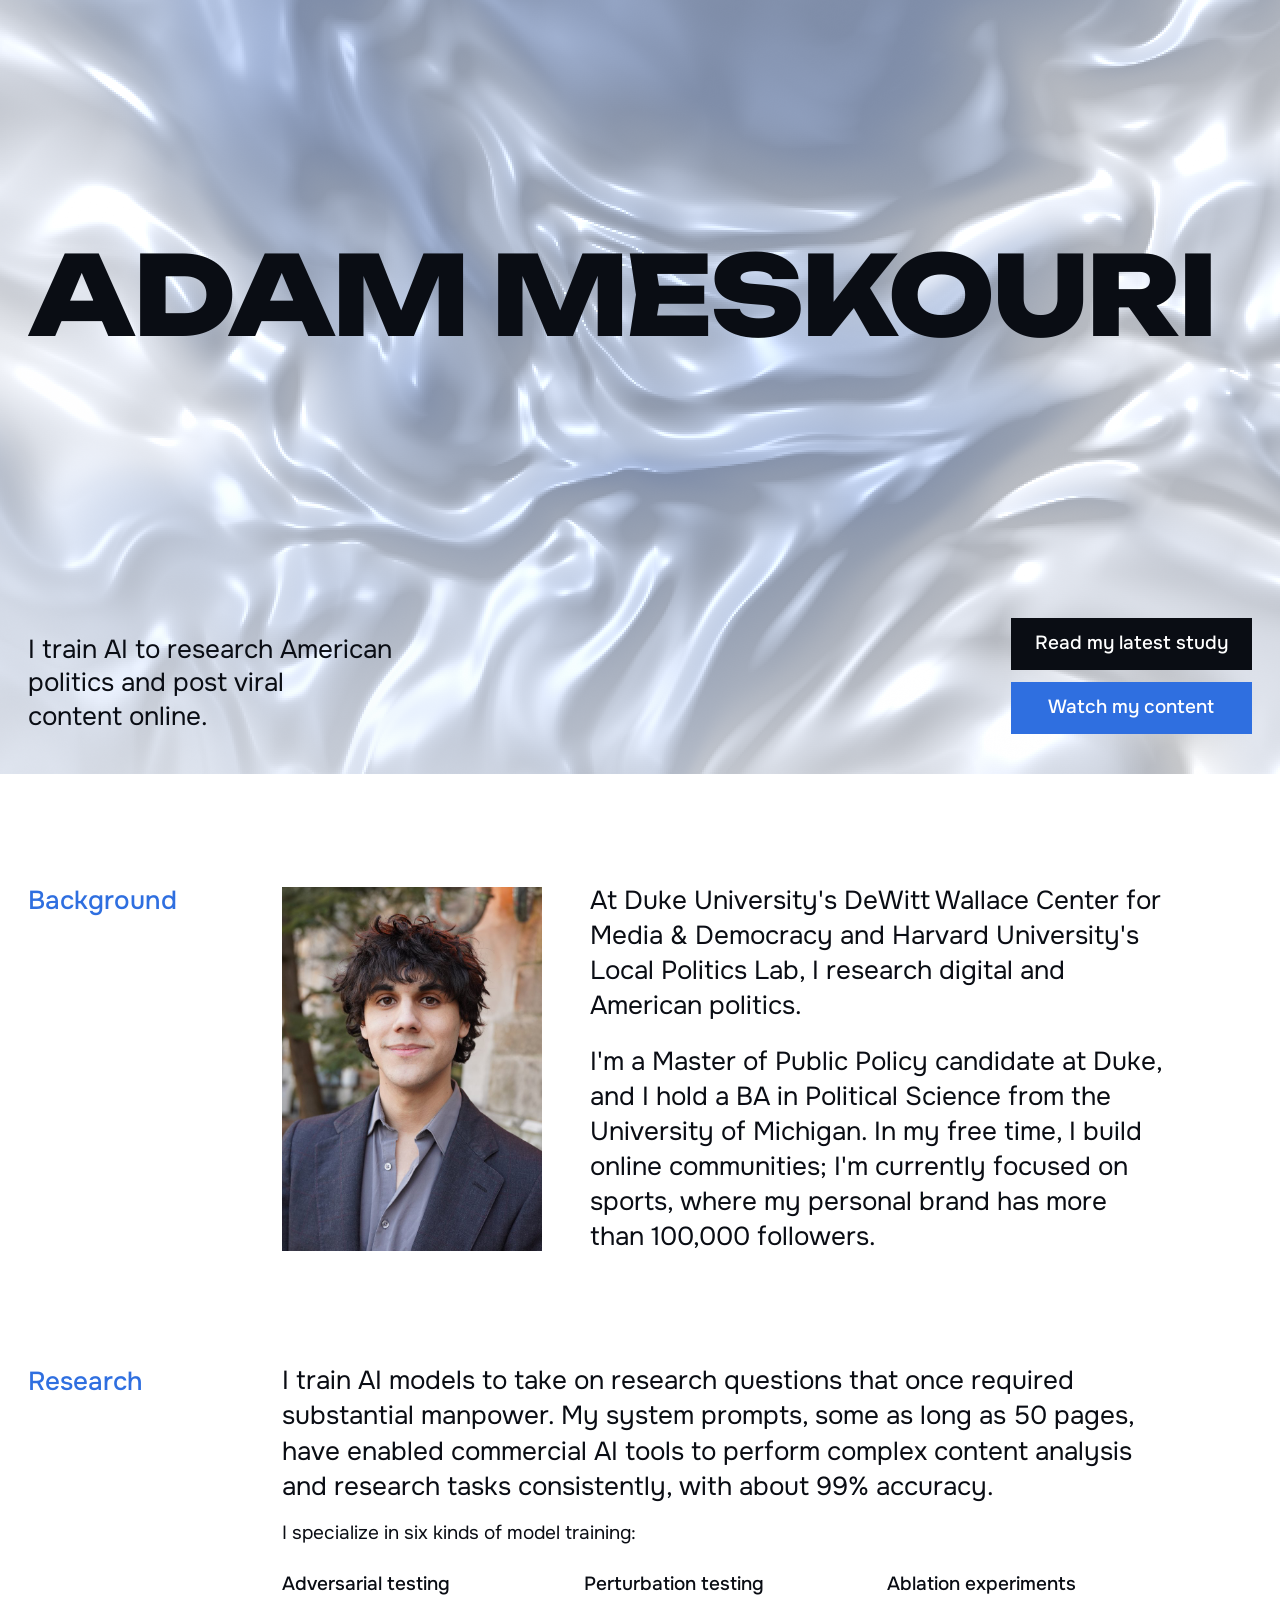
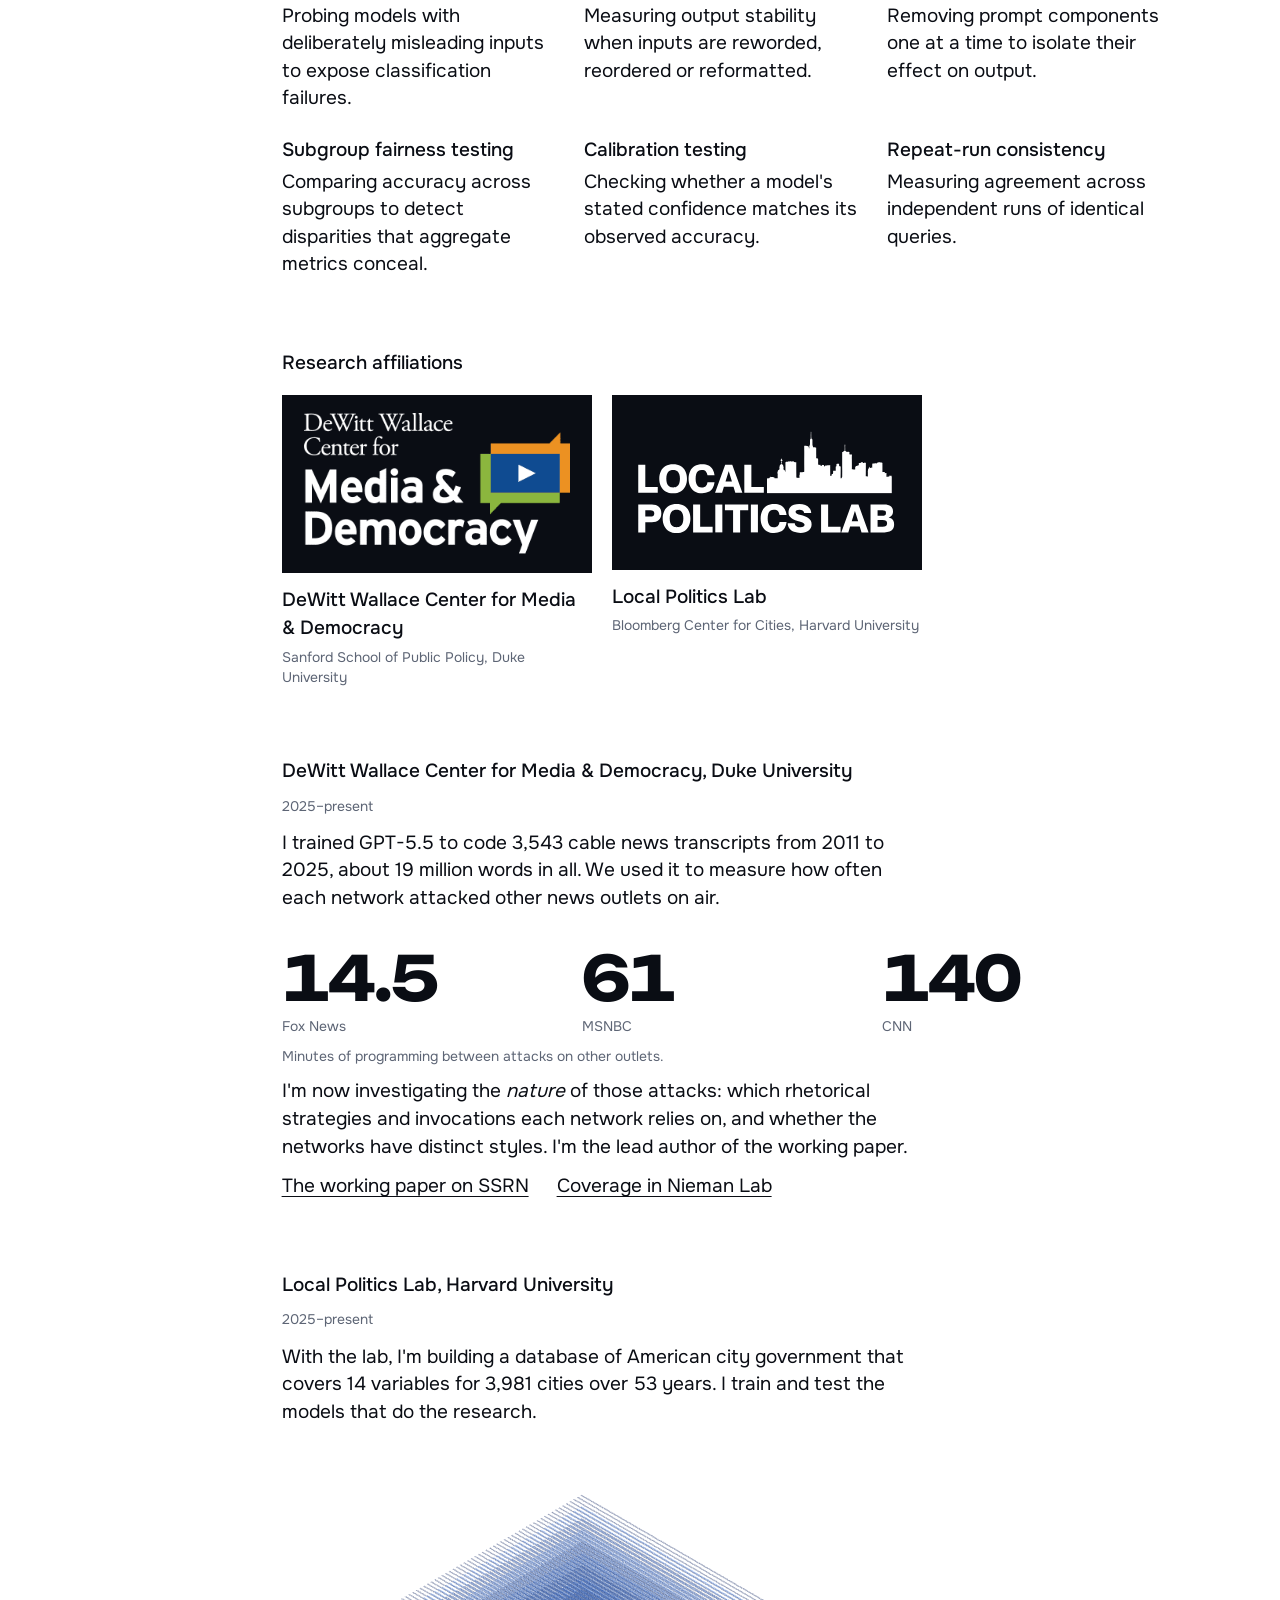
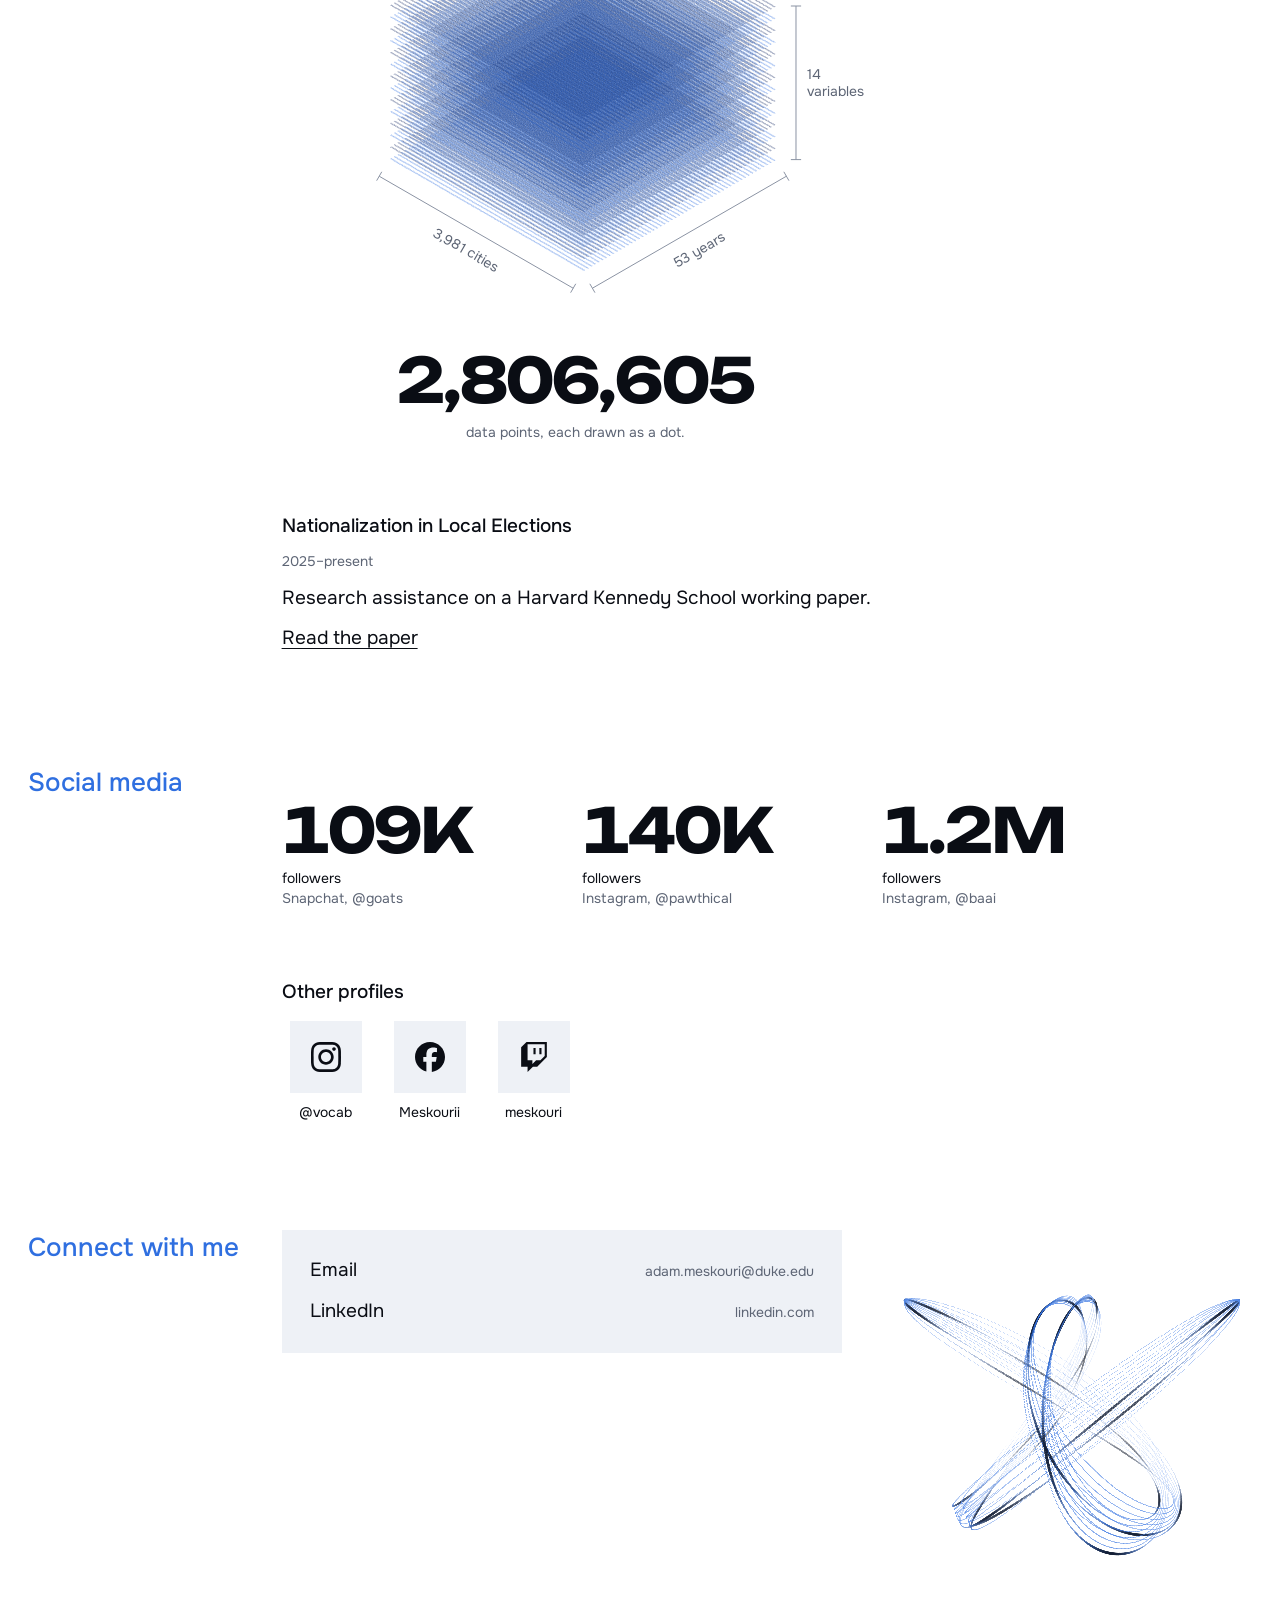
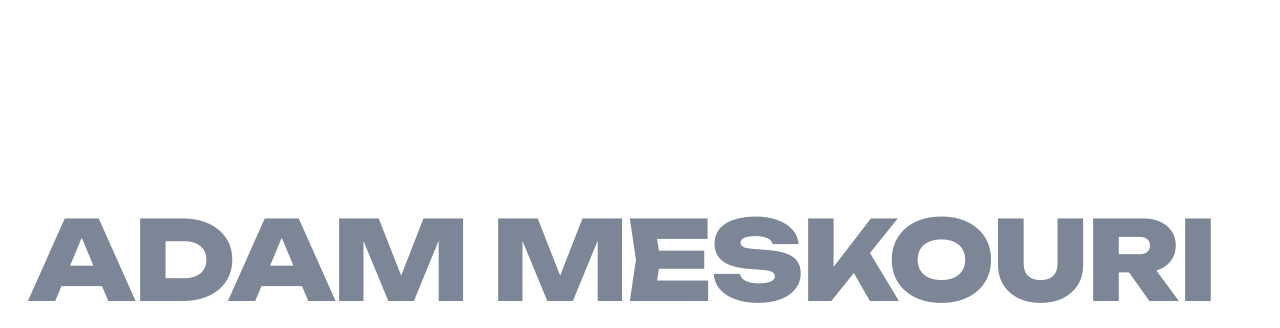
==== commit a8099a3d: "Sharper header flow, sized for phones, with a slow-device fallback The flow drew at half a CSS pixel" ====
--- a/index.html
+++ b/index.html
@@ -160,6 +160,6 @@
     <p class="foot-mark" aria-hidden="true">Adam Meskouri</p>
   </footer>
 
-  <script src="main.js?v=20261028w" defer></script>
+  <script src="main.js?v=20261028y" defer></script>
 </body>
 </html>
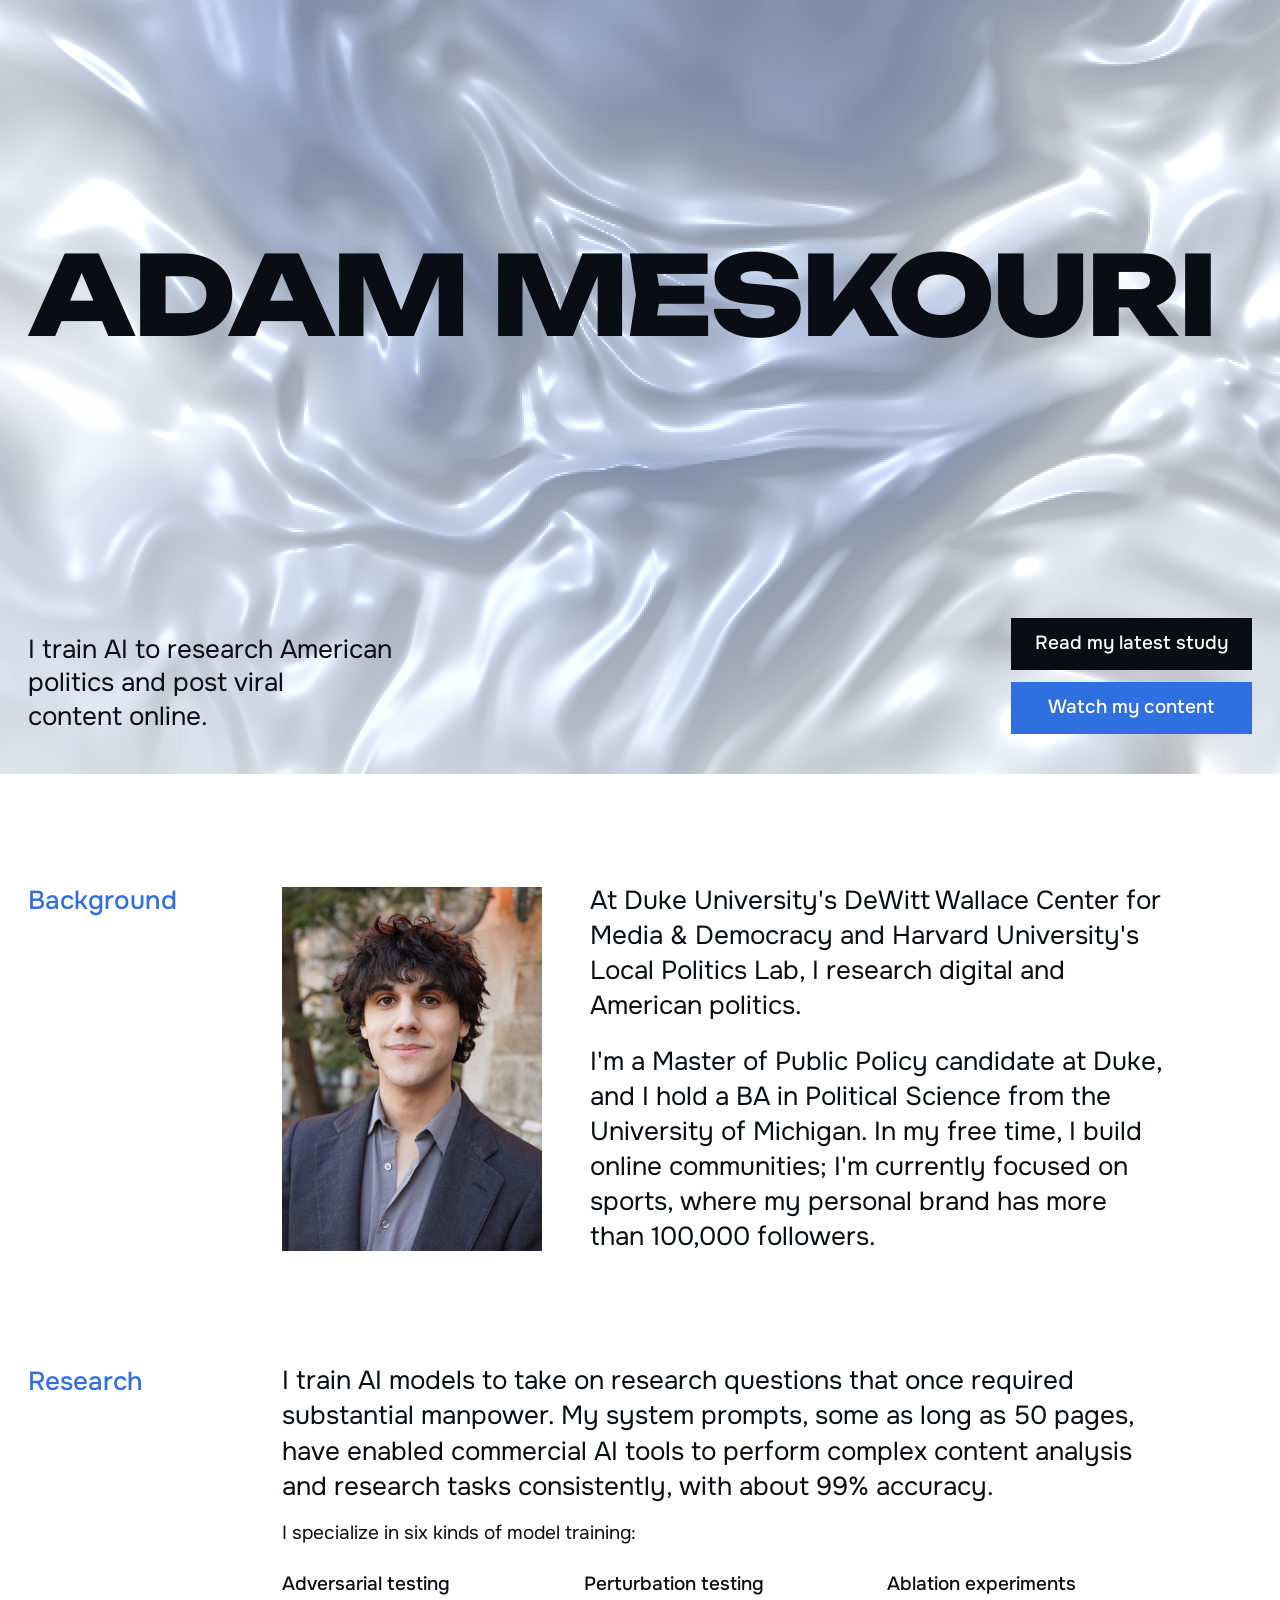
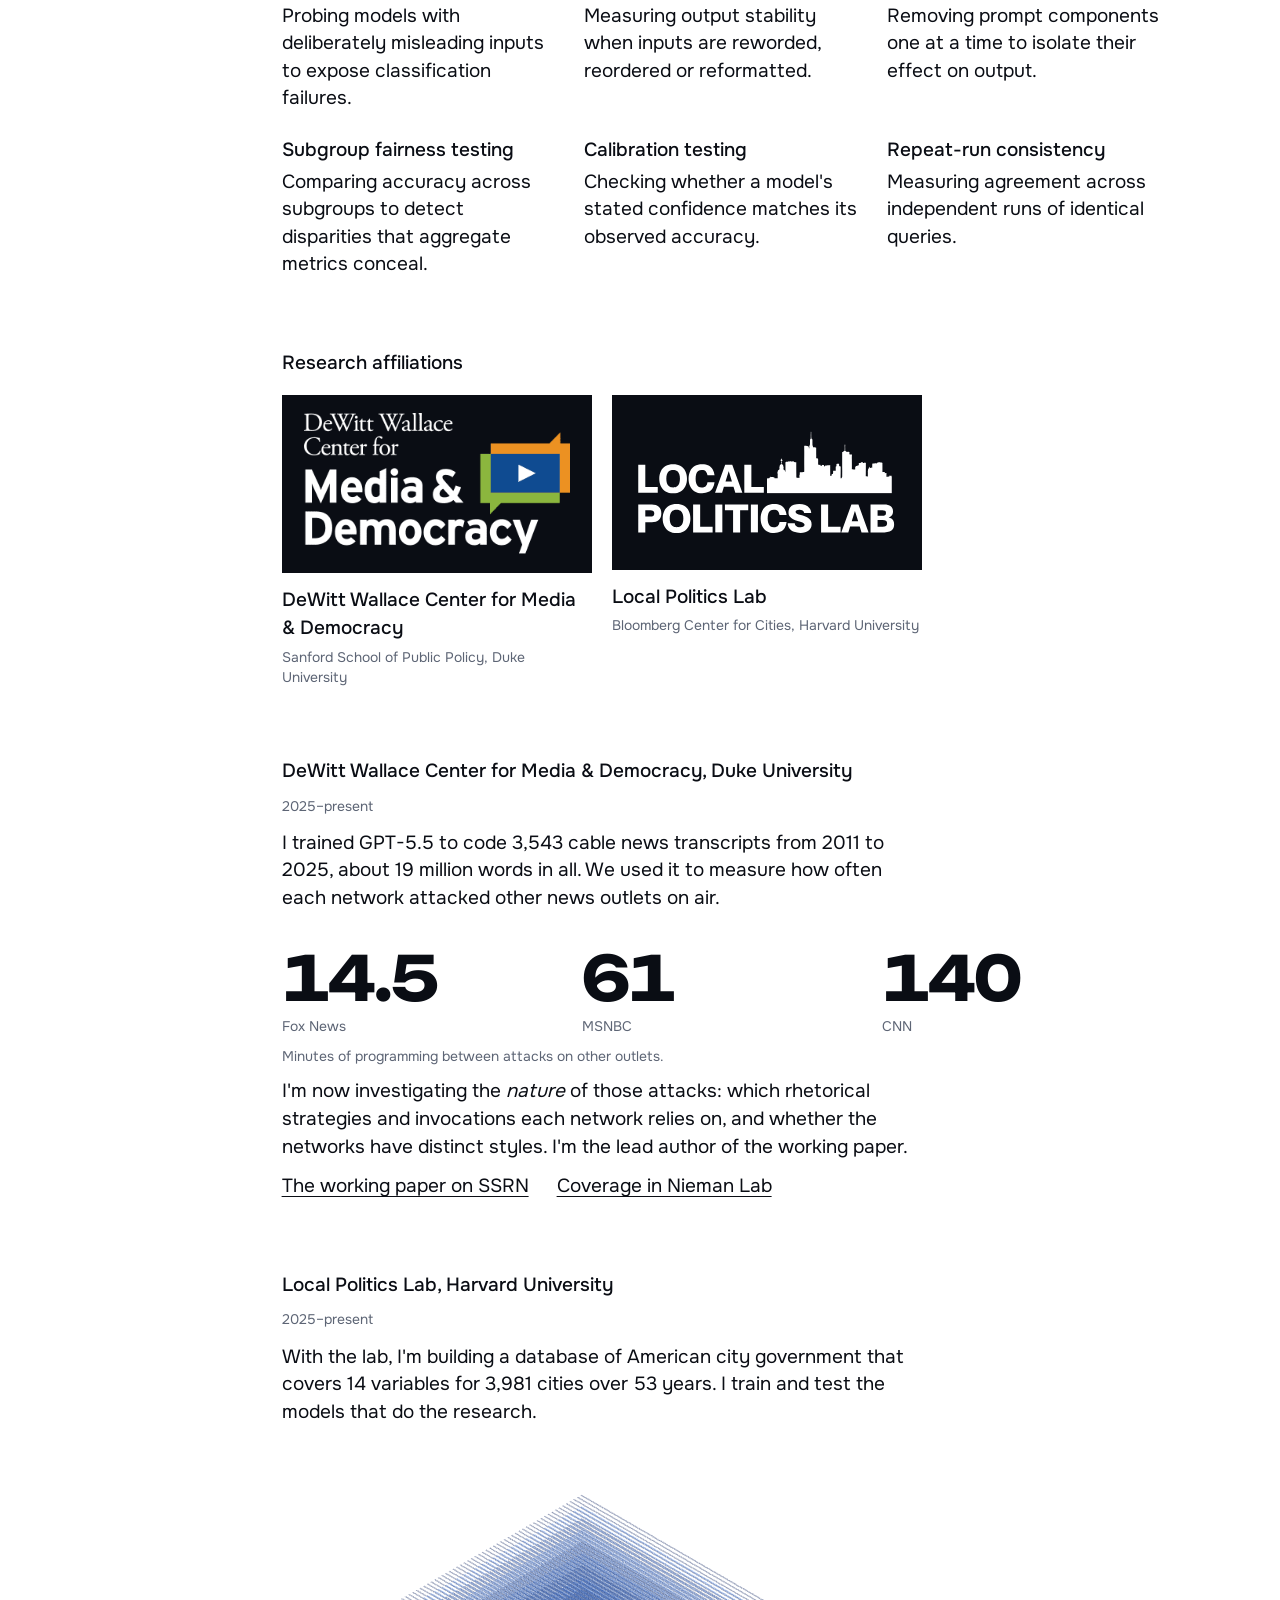
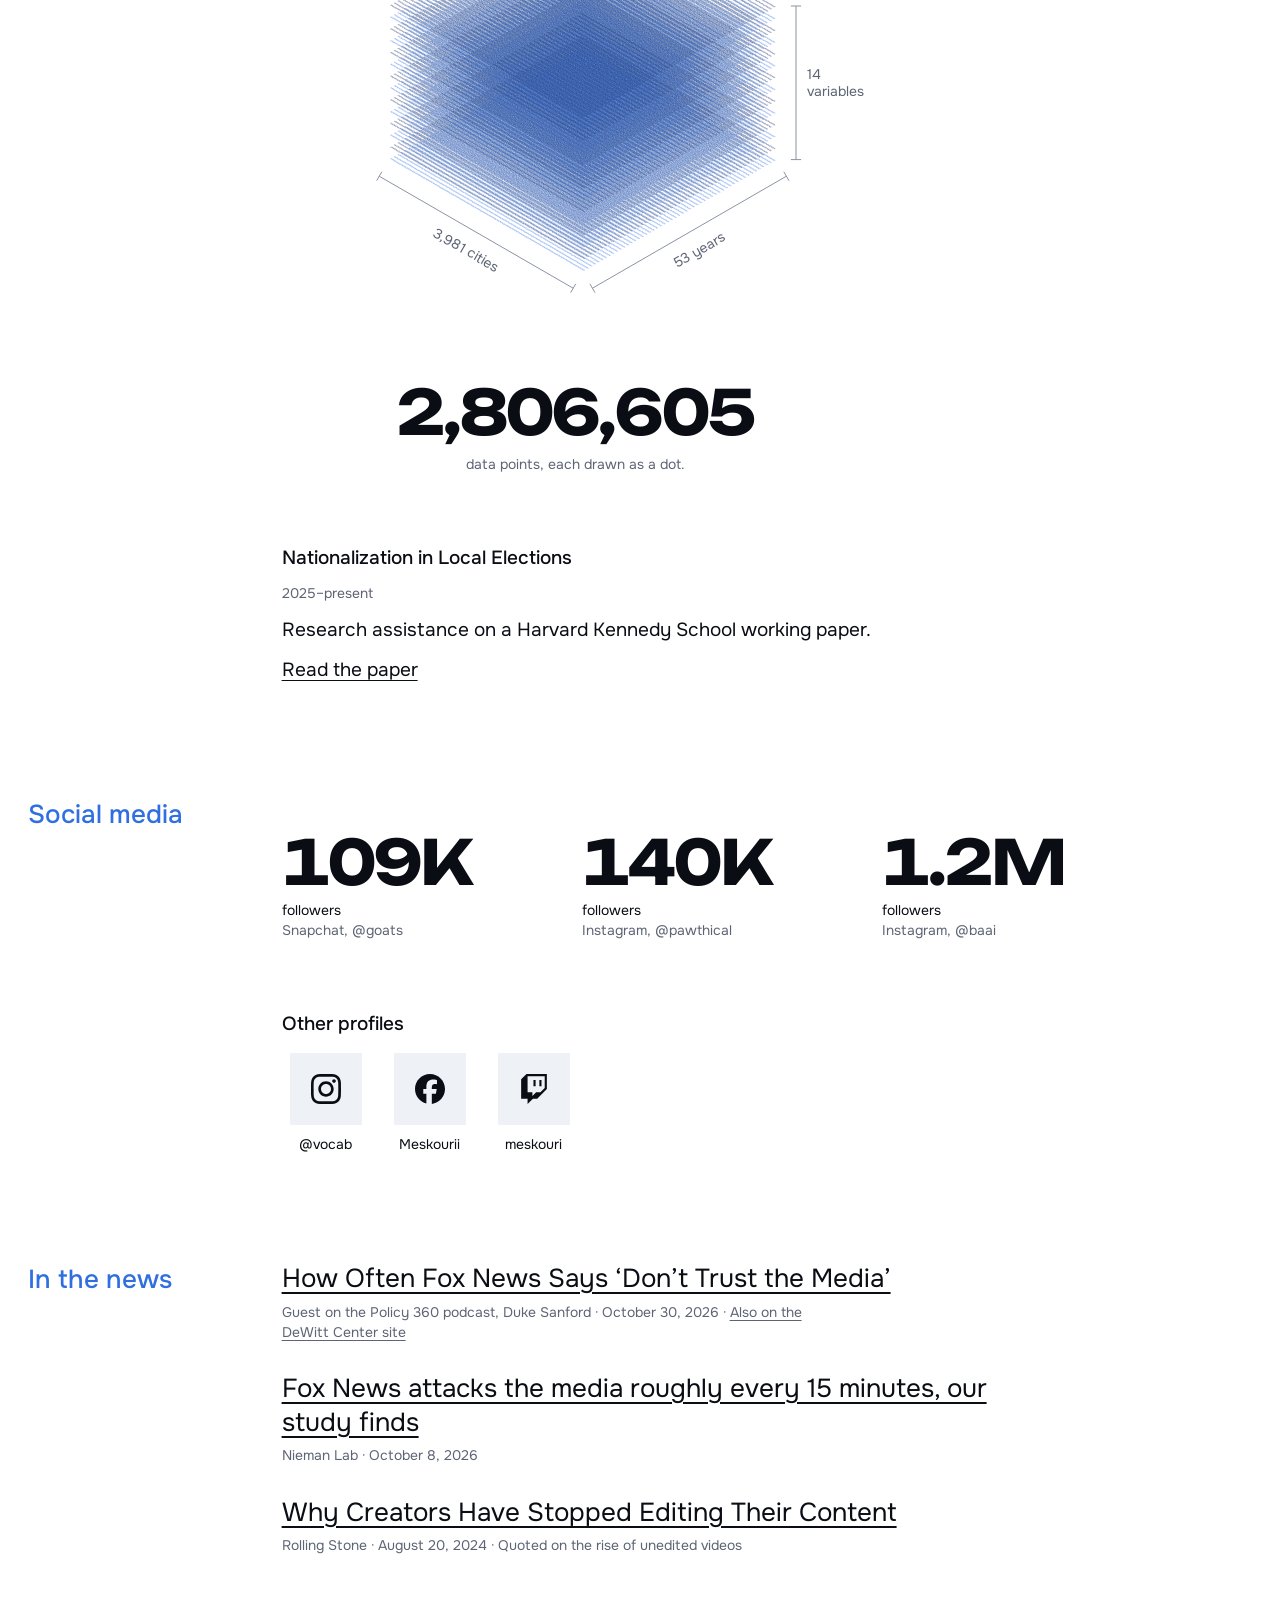
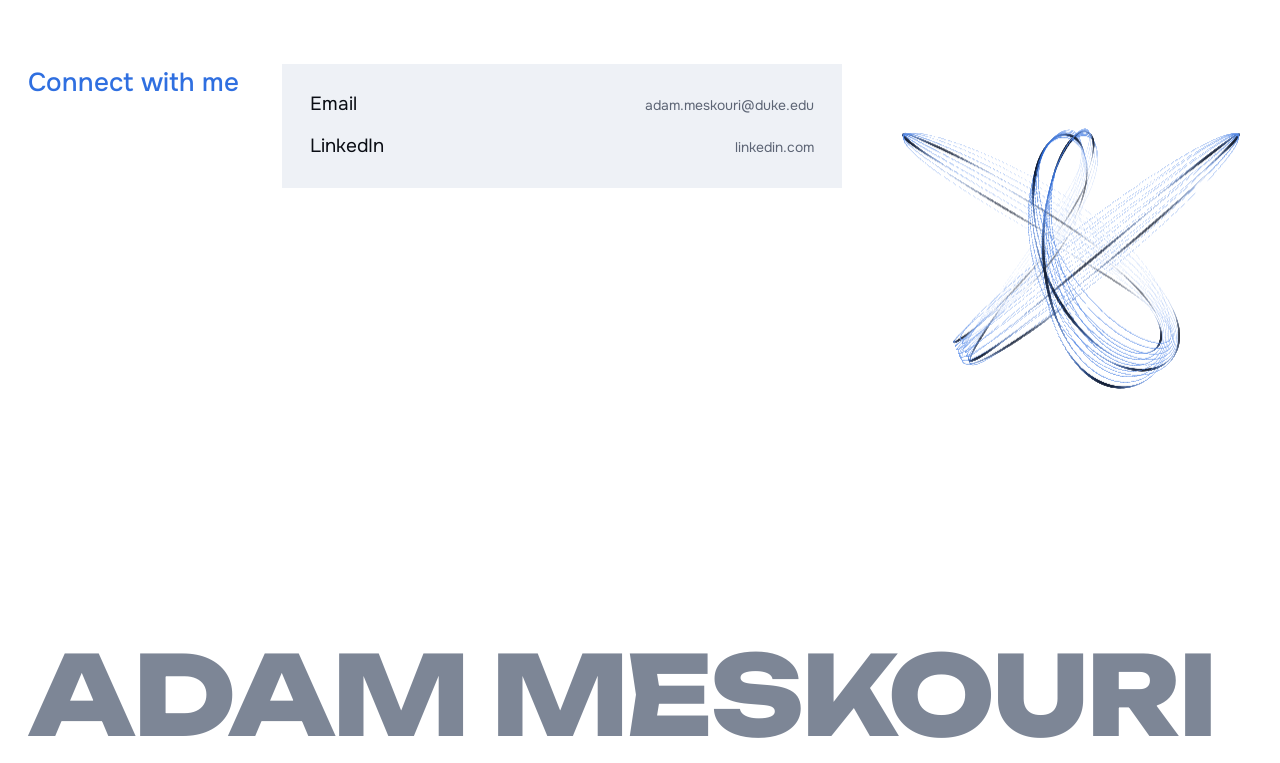
==== commit 761bfcbf: "Add an In the news section; space the data total from its labels In the news, newest first: the Poli" ====
--- a/index.html
+++ b/index.html
@@ -13,7 +13,7 @@
   <link rel="preconnect" href="https://fonts.googleapis.com">
   <link rel="preconnect" href="https://fonts.gstatic.com" crossorigin>
   <link href="https://fonts.googleapis.com/css2?family=Unbounded:wght@700;800&family=Onest:wght@400;500&display=swap" rel="stylesheet">
-  <link rel="stylesheet" href="styles.css?v=20261028x">
+  <link rel="stylesheet" href="styles.css?v=20261108c">
 </head>
 <body>
   <main>
@@ -144,6 +144,26 @@
       </div>
     </section>
 
+    <section class="section cv news" id="news" aria-labelledby="news-title">
+      <h2 class="cv-label" id="news-title" data-reveal>In the news</h2>
+      <div class="cv-body">
+        <ul class="news stagger" data-reveal>
+          <li>
+            <a class="news-link" href="https://sanford.duke.edu/story/how-often-fox-news-says-dont-trust-media-podcast/">How Often Fox News Says ‘Don’t Trust the Media’</a>
+            <p class="news-meta">Guest on the Policy 360 podcast, Duke Sanford · October 30, 2026 · <a class="link-plain" href="https://dewitt.sanford.duke.edu/policy-360-how-often-fox-news-says-dont-trust-the-media-podcast/">Also on the DeWitt Center site</a></p>
+          </li>
+          <li>
+            <a class="news-link" href="https://www.niemanlab.org/2026/10/fox-news-attacks-the-media-roughly-every-15-minutes-our-study-finds-cnn-every-140-minutes/">Fox News attacks the media roughly every 15 minutes, our study finds</a>
+            <p class="news-meta">Nieman Lab · October 8, 2026</p>
+          </li>
+          <li>
+            <a class="news-link" href="https://www.rollingstone.com/culture/culture-features/tiktok-youtube-editing-trend-1235078174/">Why Creators Have Stopped Editing Their Content</a>
+            <p class="news-meta">Rolling Stone · August 20, 2024 · Quoted on the rise of unedited videos</p>
+          </li>
+        </ul>
+      </div>
+    </section>
+
     <section class="section cv find" id="contact" aria-labelledby="find-title">
       <h2 class="cv-label" id="find-title" data-reveal>Connect with me</h2>
       <div class="cv-body find-body">
--- a/styles.css
+++ b/styles.css
@@ -130,7 +130,8 @@
 .dataset-label { position: absolute; display: none; font-size: var(--step-small); line-height: 1.2; color: var(--muted); white-space: nowrap; transform: translate(-50%, -50%) rotate(var(--turn, 0deg)); }
 .dataset-label-side { width: min-content; white-space: normal; transform: translate(0, -50%); }   /* starts just right of its line */
 .dataset-wrap.is-drawn .dataset-label { display: block; }
-.dataset-fig figcaption { max-width: 640px; margin-top: 8px; padding-right: 6%; text-align: center; }   /* centred on the block, which sits at 47% of the figure */
+.dataset-fig figcaption { max-width: 640px; margin-top: 40px; padding-right: 6%; text-align: center; }   /* centred on the block, which sits at 47% of the figure */
+@media (max-width: 599px) { .dataset-fig figcaption { margin-top: 72px; } }   /* clear of the edge labels on a phone */
 .dataset-total { display: block; font-family: var(--font-display); font-size: var(--step-head); font-weight: 700; line-height: 1; letter-spacing: -0.03em; font-variant-numeric: tabular-nums; }
 .dataset-note { display: block; margin-top: 10px; font-size: var(--step-small); color: var(--muted); }
 
@@ -182,6 +183,13 @@
   .social:hover .social-icon { background-color: var(--accent); color: var(--accent-ink); }
 }
 
+/* ---------- in the news: the headline, then the outlet and date ---------- */
+.news li + li { margin-top: 30px; }
+.news-link { display: inline-block; max-width: 30em; font-size: var(--step-lead); line-height: 1.3; text-decoration: underline; text-underline-offset: 0.2em; text-decoration-thickness: 0.06em; transition: color var(--t-hover) ease; }
+.news-meta { max-width: 40em; margin-top: 6px; font-size: var(--step-small); color: var(--muted); }
+.news-meta a { color: inherit; }
+@media (hover: hover) and (pointer: fine) { .news-link:hover, .news-meta a:hover { color: var(--accent); } }
+
 /* ---------- two-ended rows: contact ---------- */
 .pairs { margin-top: 12px; max-width: var(--col-max); }
 .pairs a { display: flex; justify-content: space-between; align-items: baseline; gap: 16px; min-height: 38px; padding-block: 7px; text-decoration: none; transition: color var(--t-hover) ease; }
